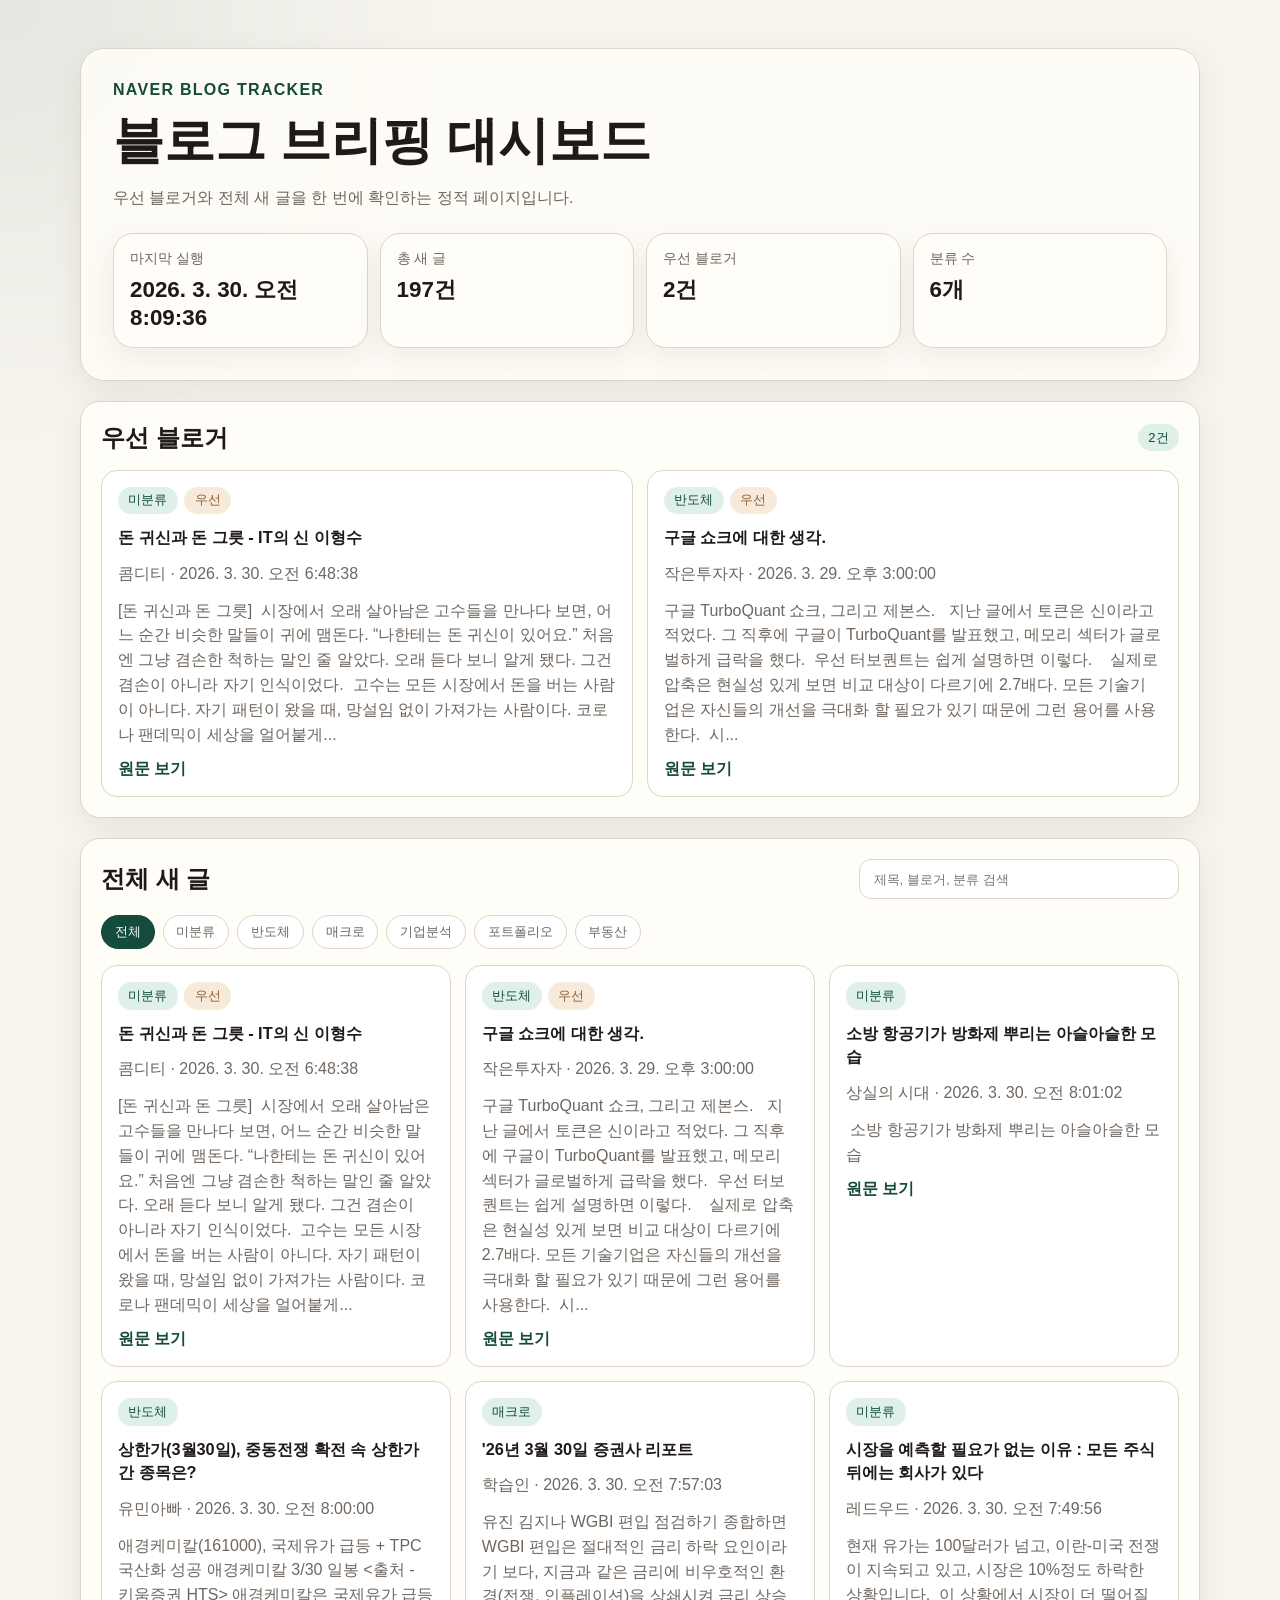
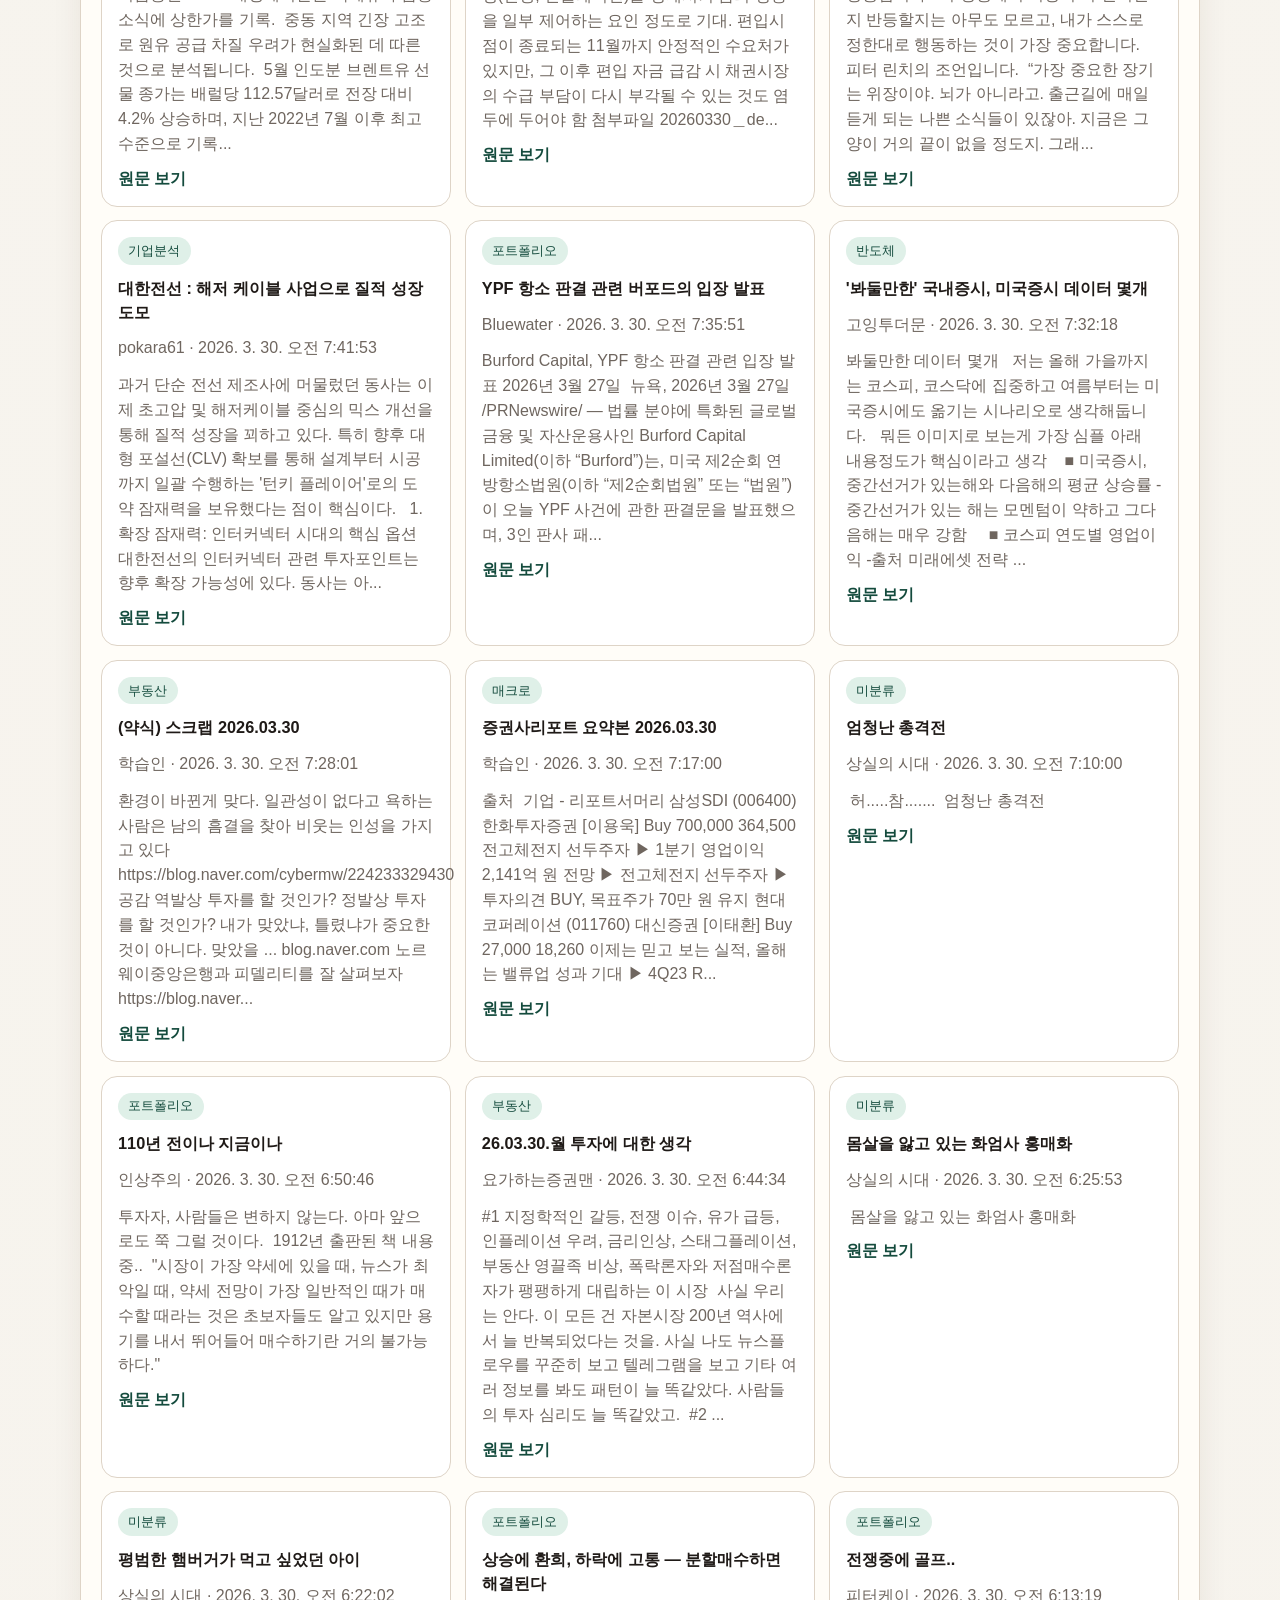
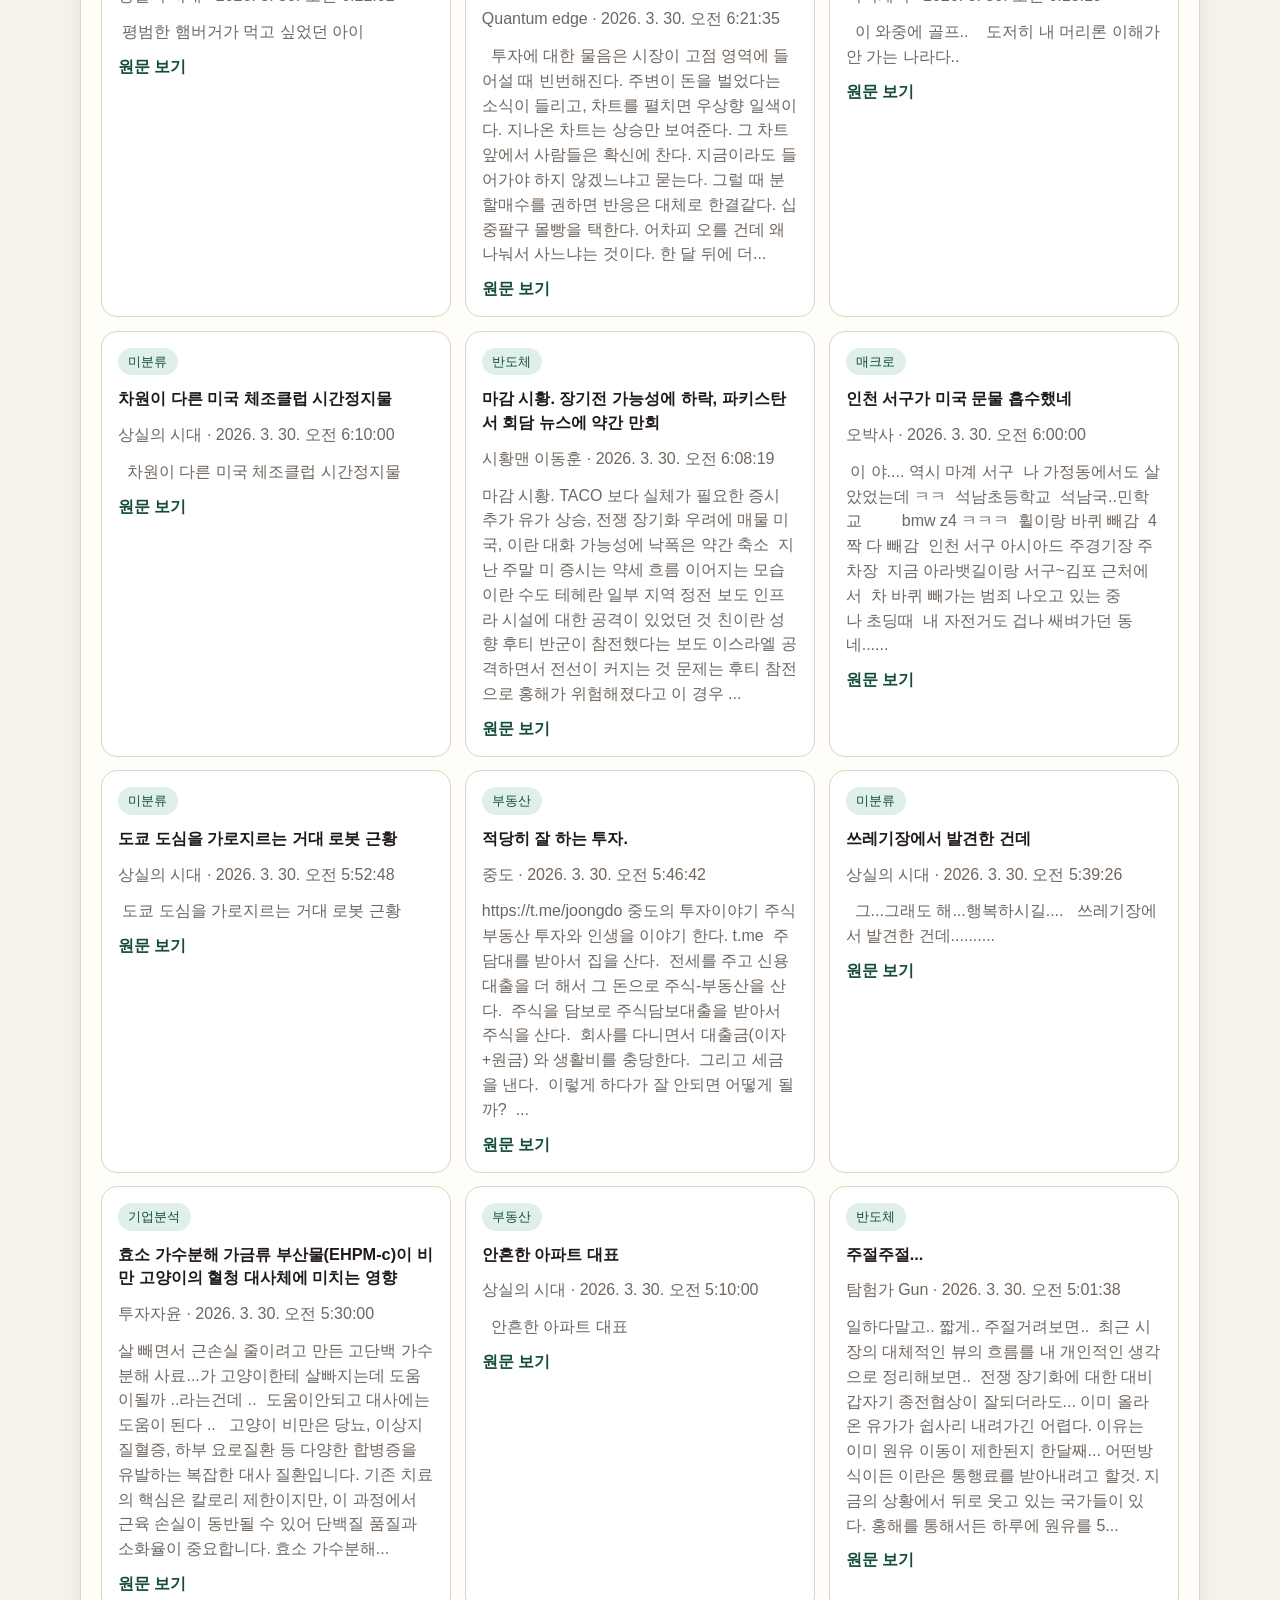
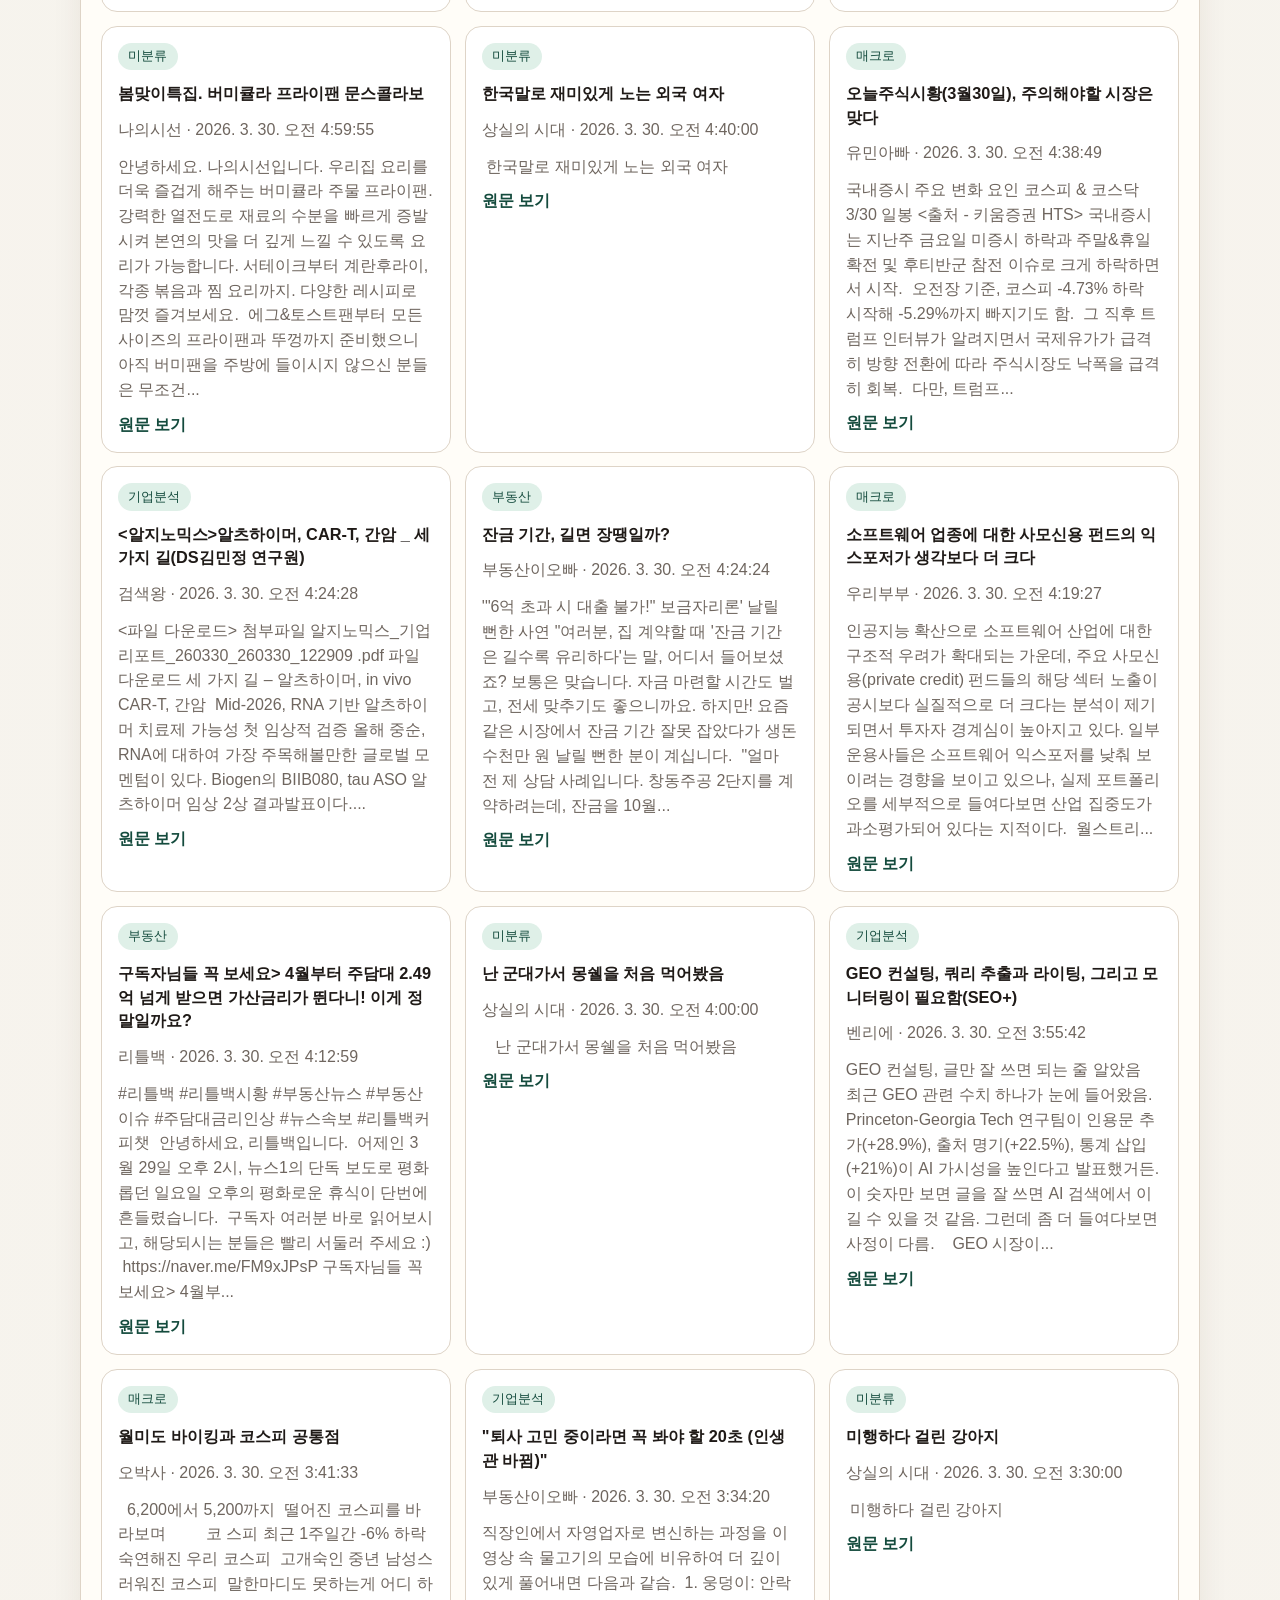
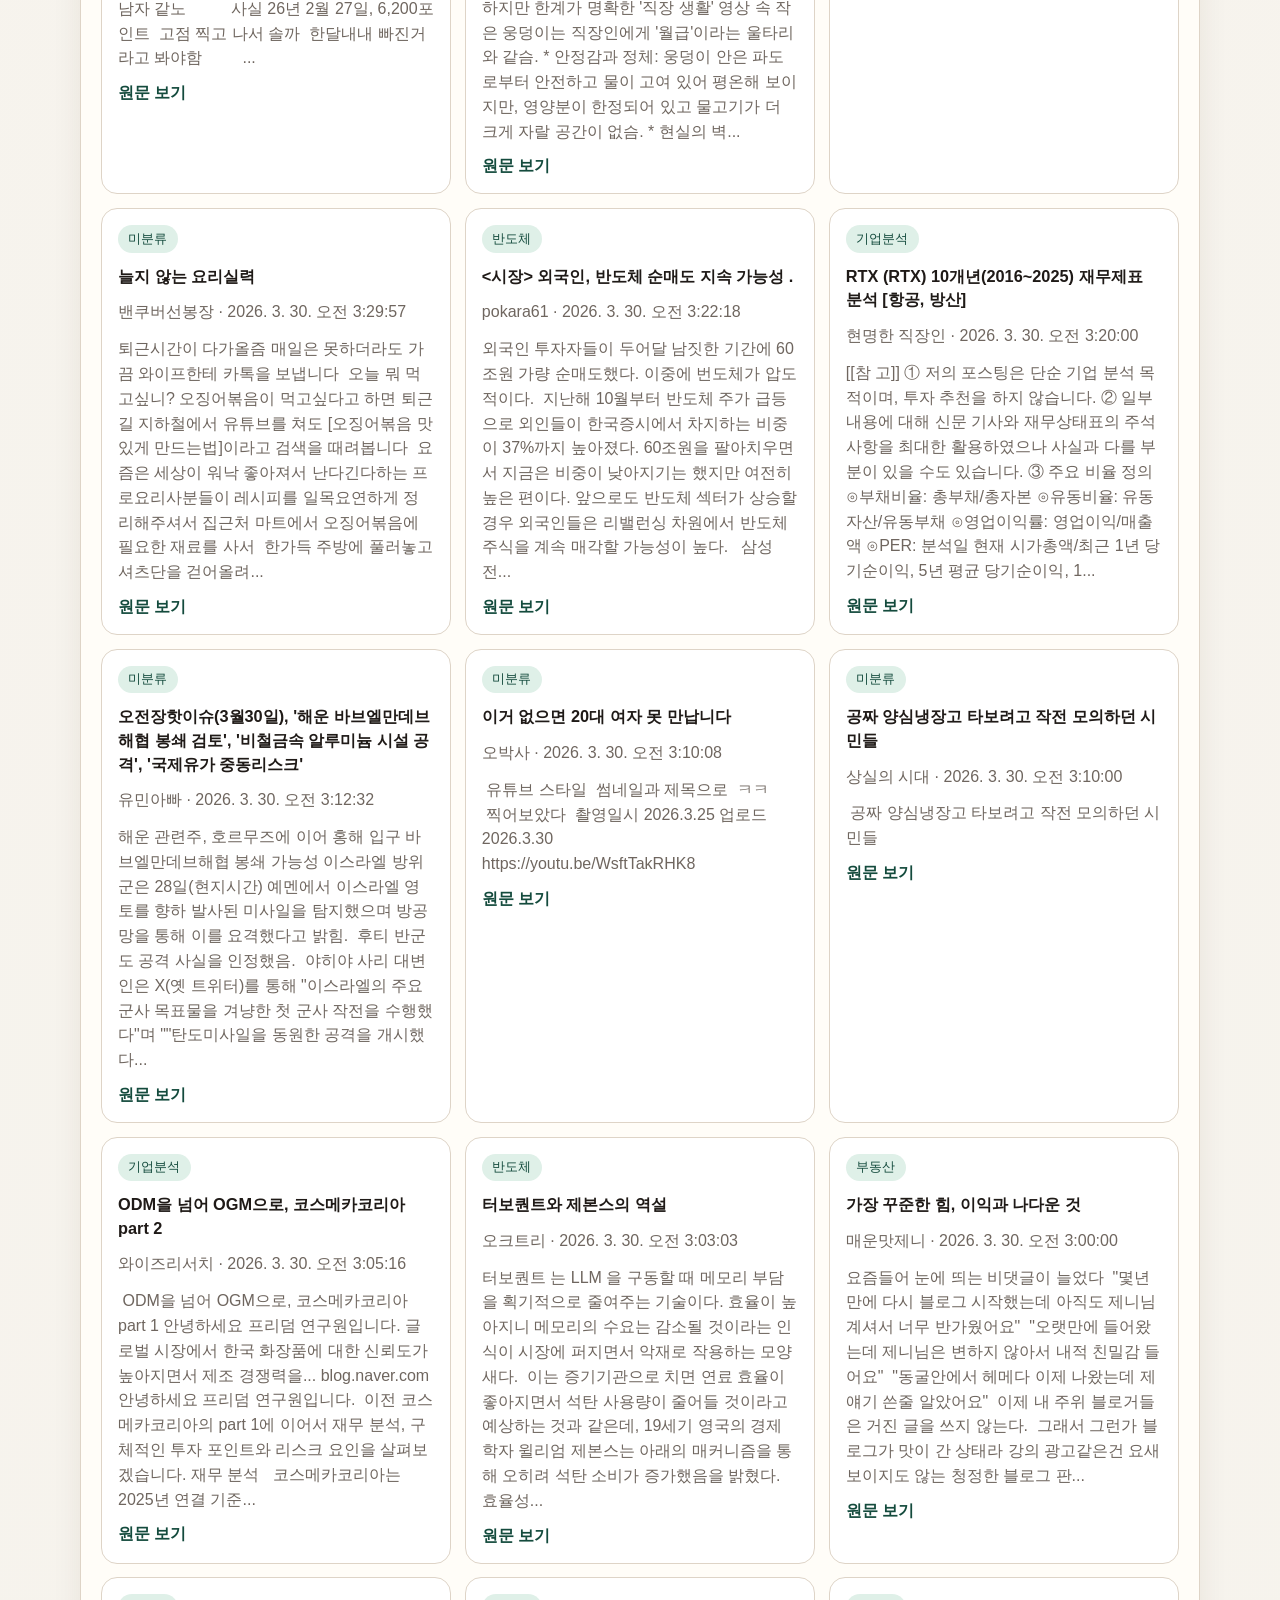
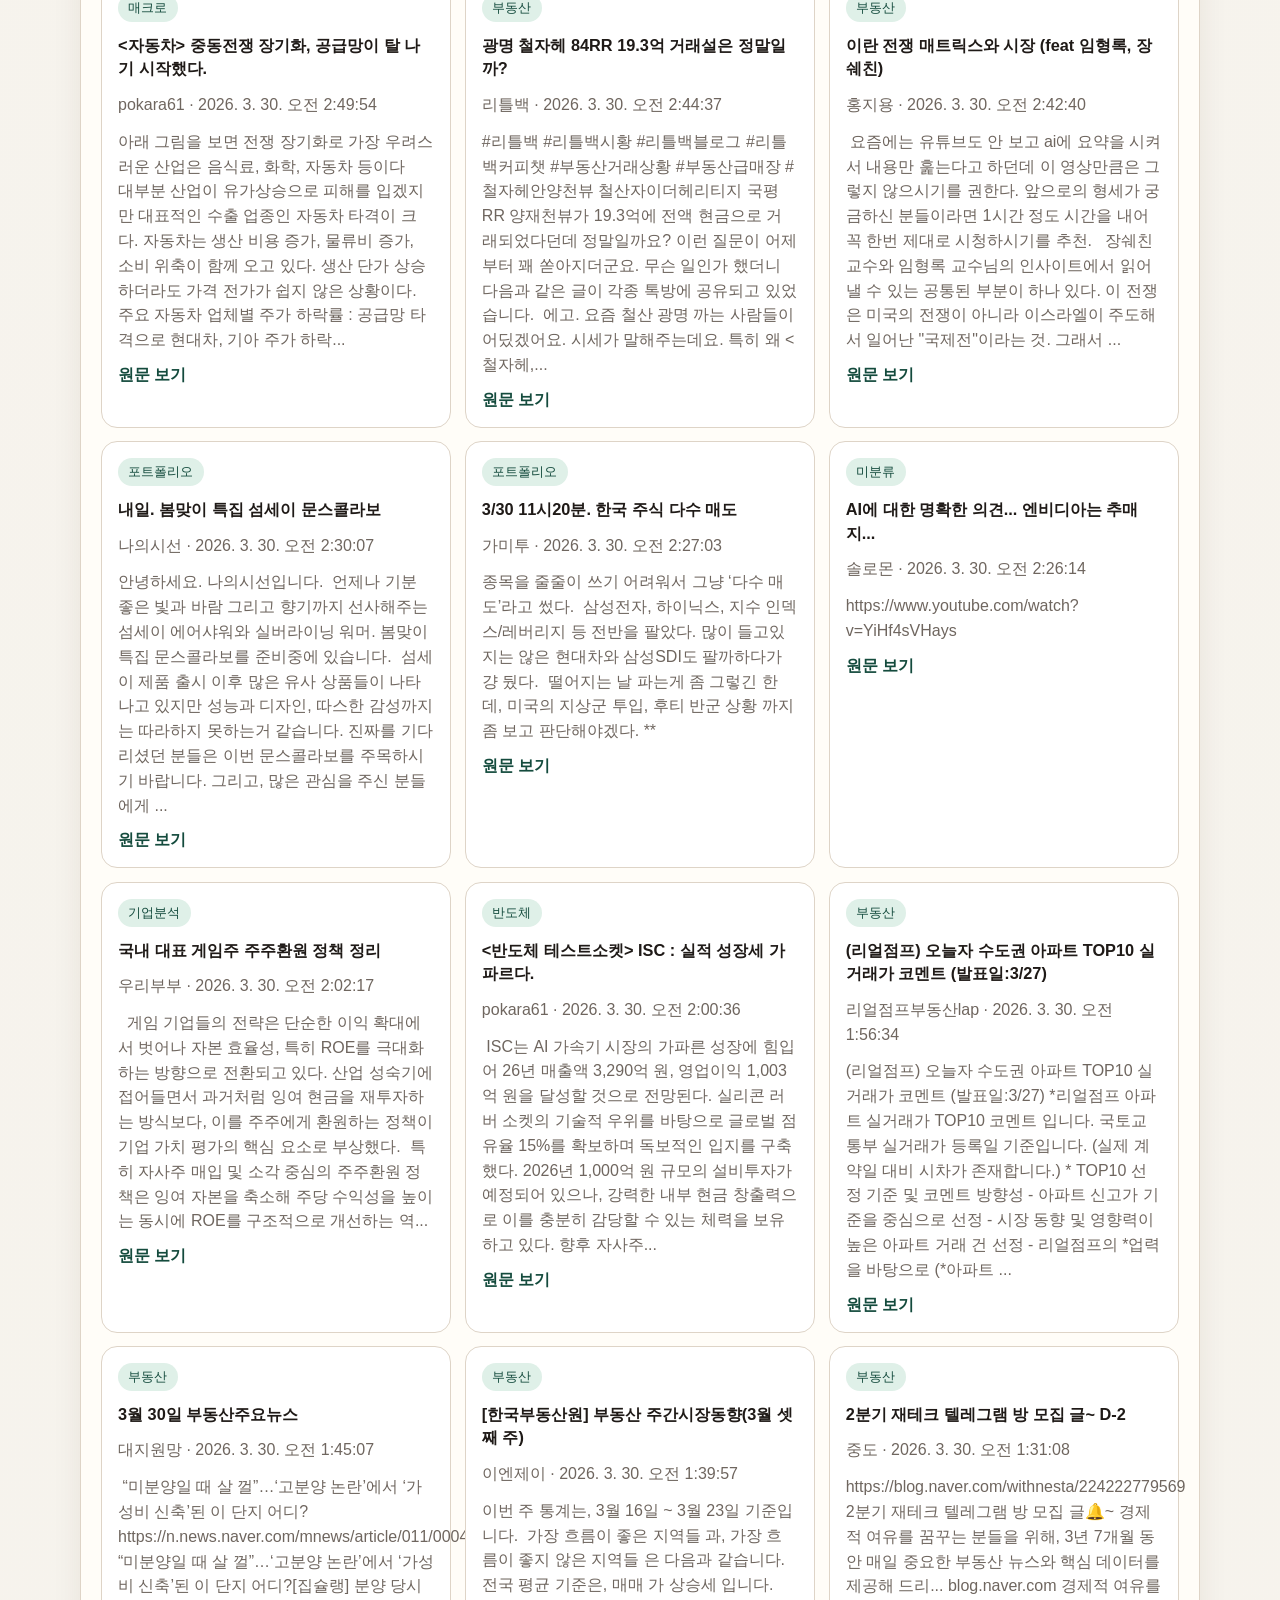
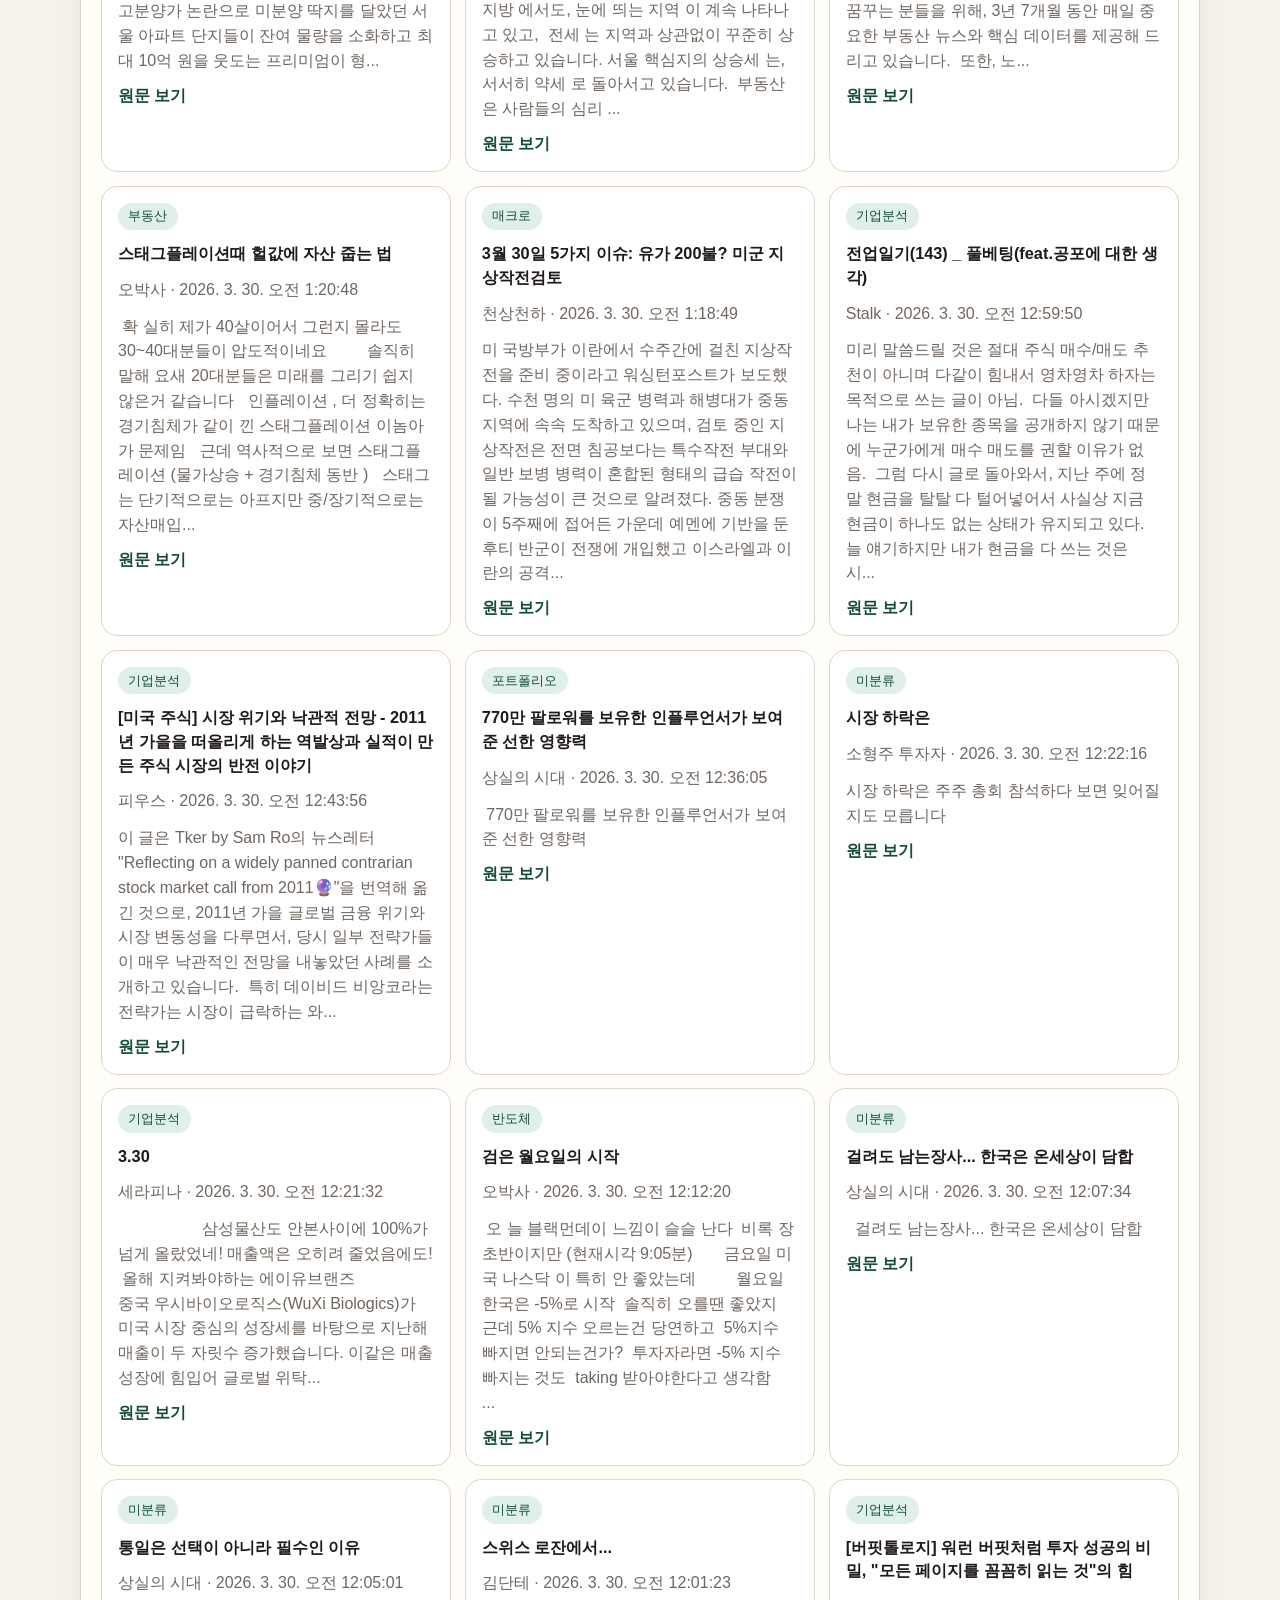
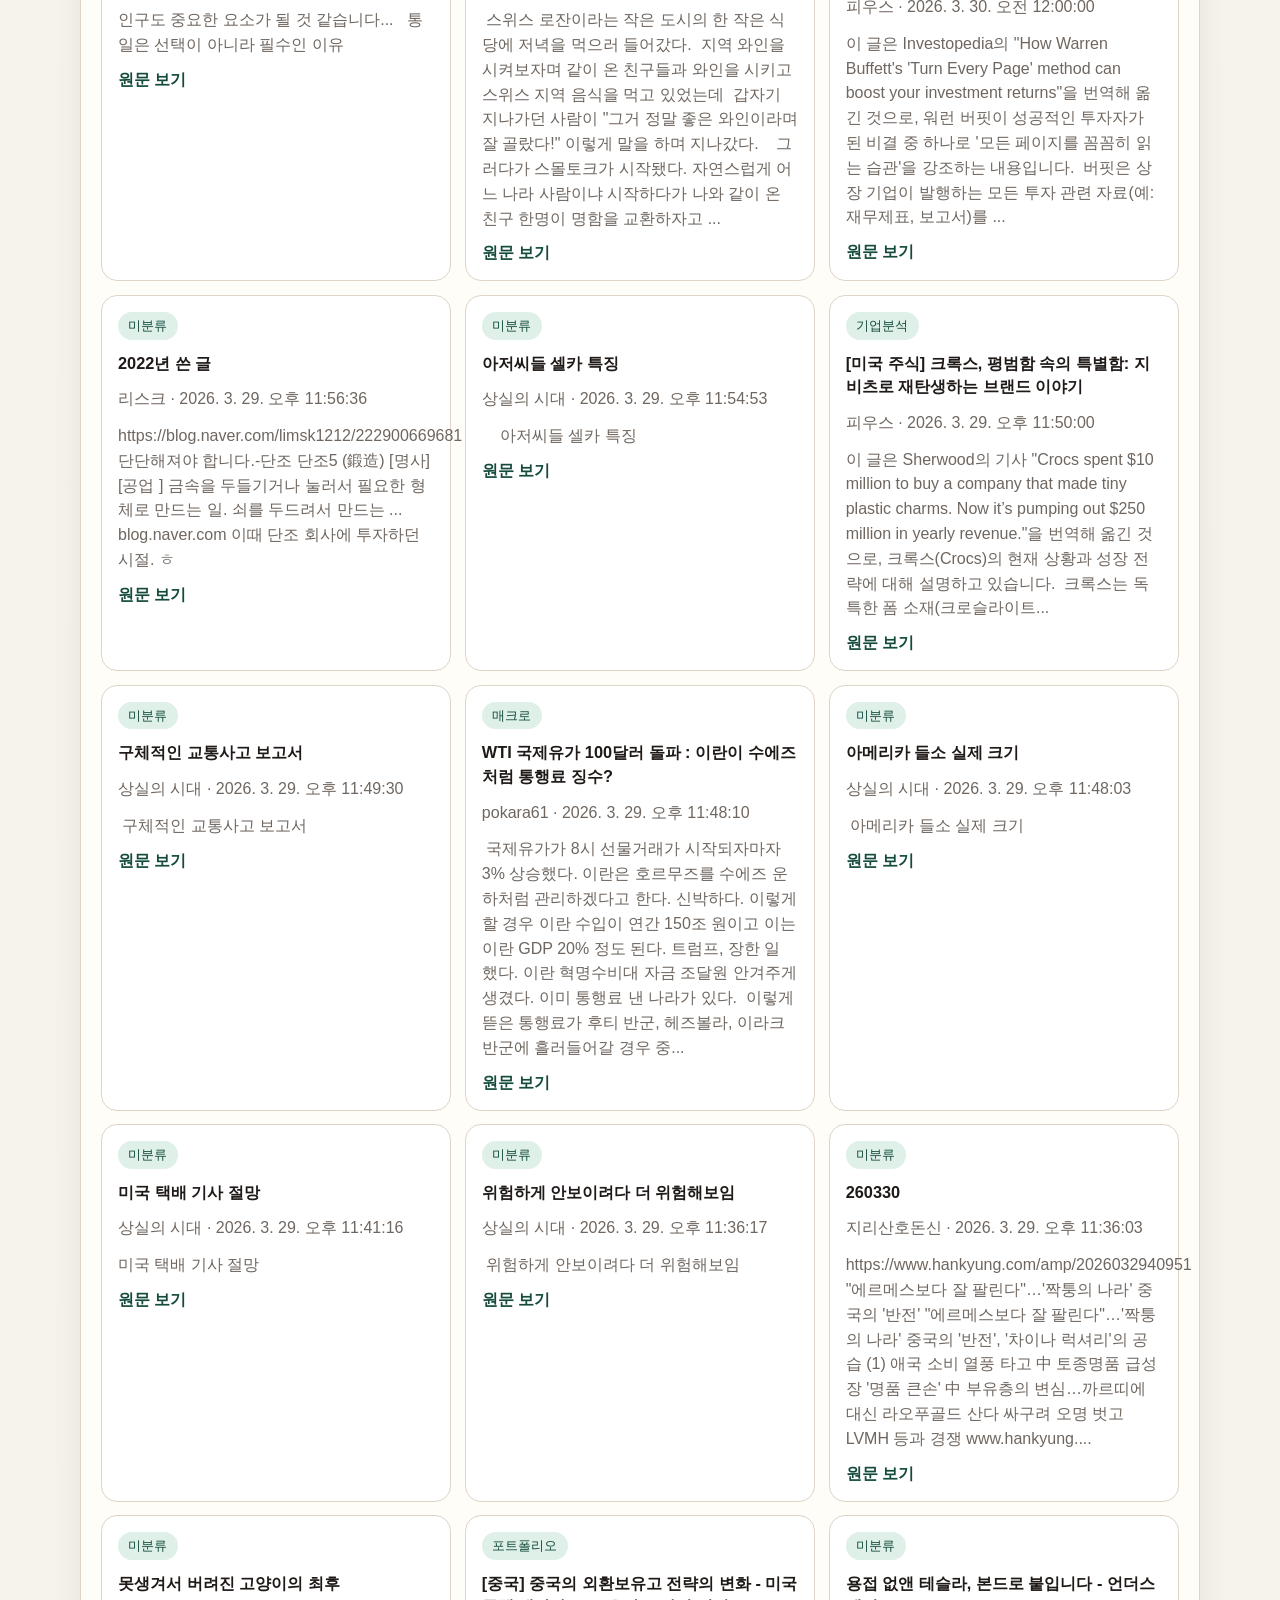
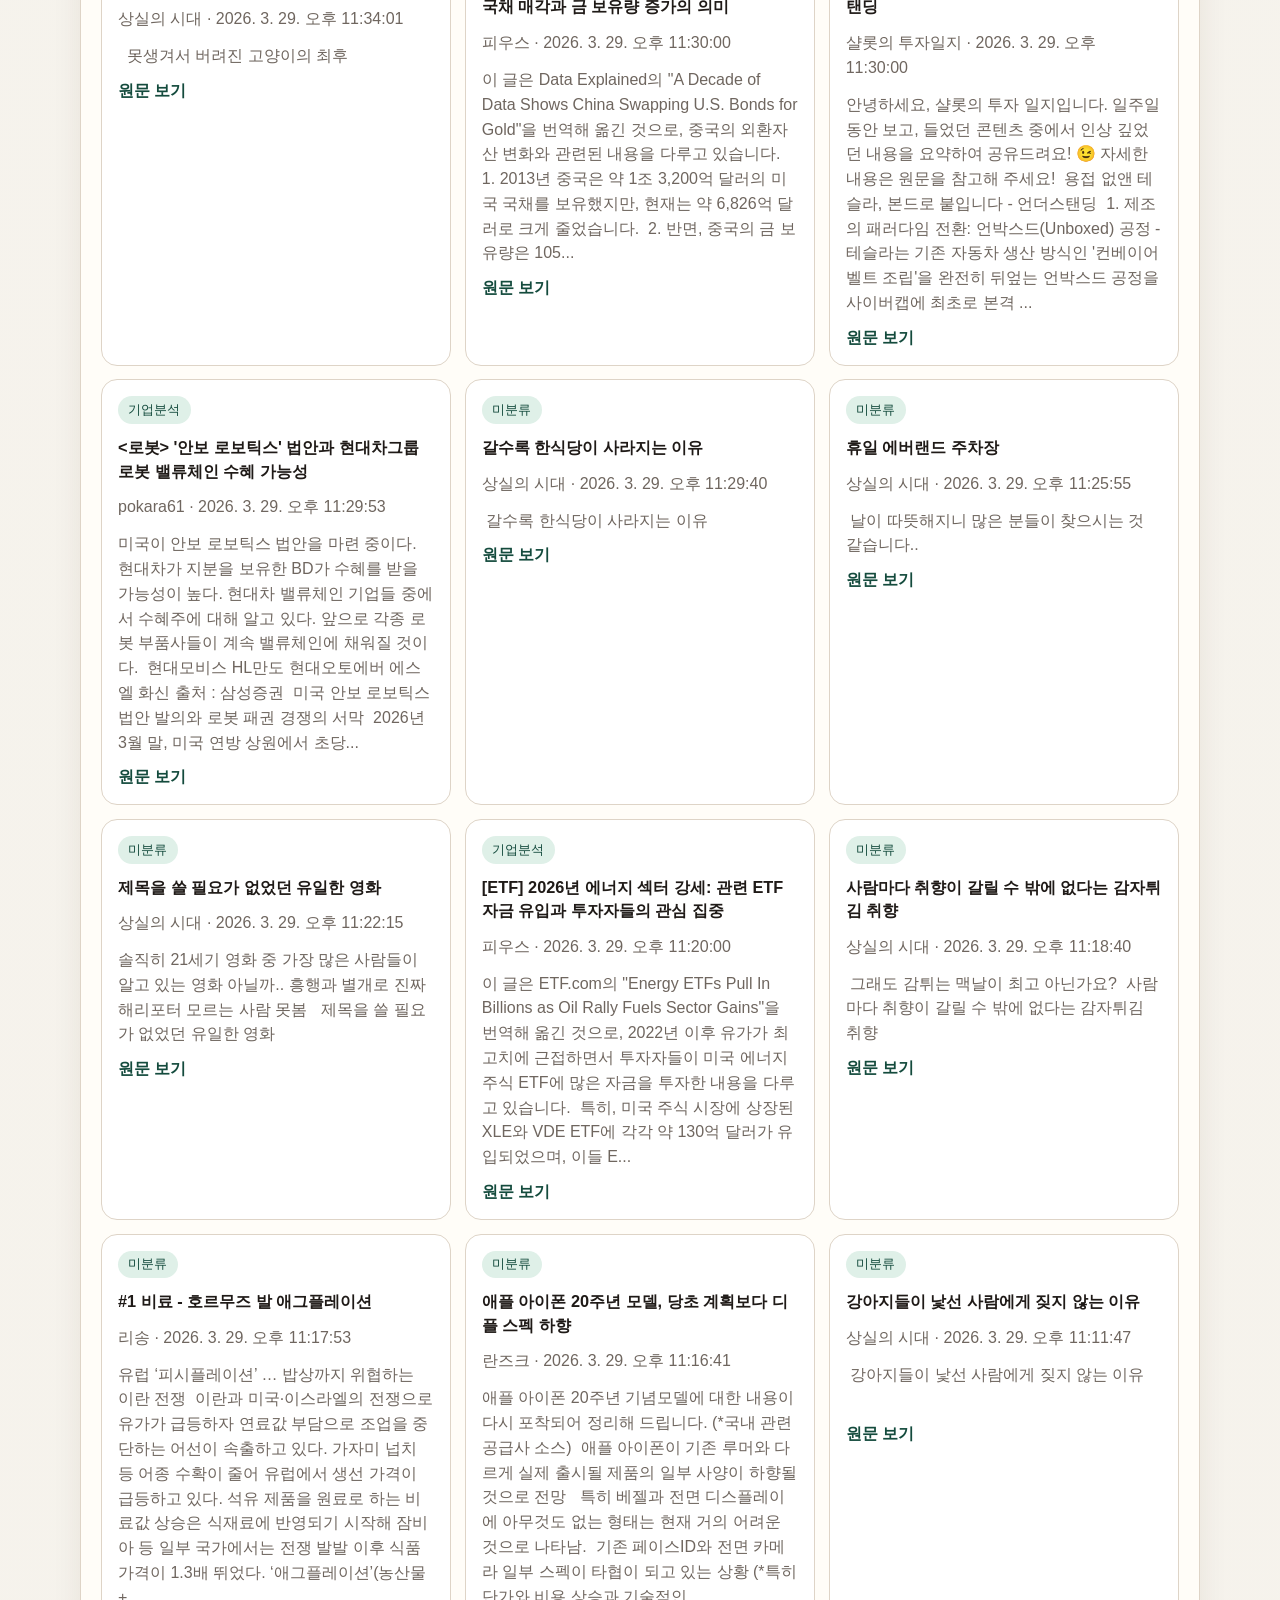
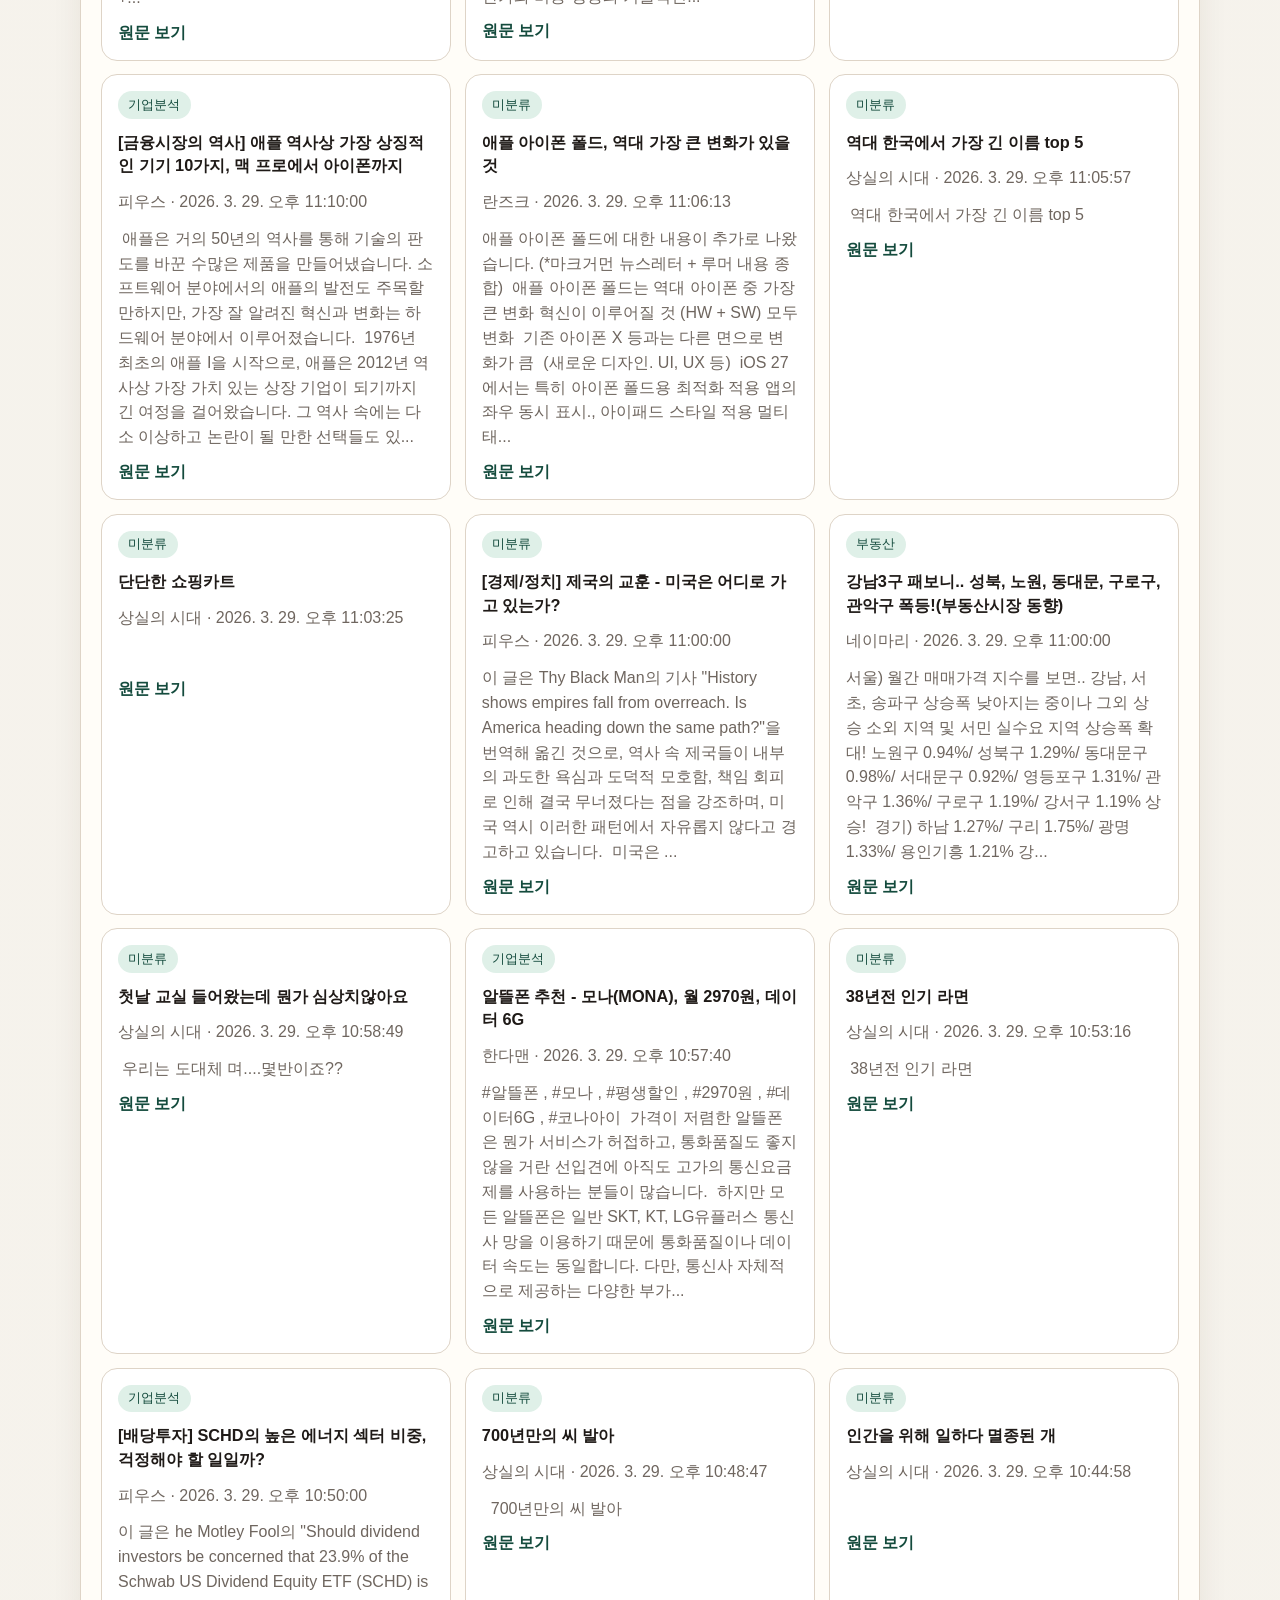
==== docs/index.html @ 249edae9 "Add GitHub Pages dashboard" ====
<!doctype html>
<html lang="ko">
<head>
  <meta charset="utf-8" />
  <meta name="viewport" content="width=device-width, initial-scale=1" />
  <title>Blog Tracker Dashboard</title>
  <link rel="stylesheet" href="./styles.css" />
</head>
<body>
  <main class="page">
    <section class="hero">
      <p class="eyebrow">Naver Blog Tracker</p>
      <h1>블로그 브리핑 대시보드</h1>
      <p class="subtitle">우선 블로거와 전체 새 글을 한 번에 확인하는 정적 페이지입니다.</p>
      <div class="stats" id="stats"></div>
    </section>

    <section class="panel">
      <div class="panel-head">
        <h2>우선 블로거</h2>
        <span id="priority-count" class="badge"></span>
      </div>
      <div id="priority-posts" class="post-grid"></div>
    </section>

    <section class="panel">
      <div class="panel-head">
        <h2>전체 새 글</h2>
        <input id="search-input" class="search" type="search" placeholder="제목, 블로거, 분류 검색" />
      </div>
      <div id="filters" class="filters"></div>
      <div id="all-posts" class="post-grid"></div>
    </section>
  </main>

  <template id="post-template">
    <article class="post-card">
      <div class="post-top">
        <span class="chip chip-classification"></span>
        <span class="chip chip-priority">우선</span>
      </div>
      <h3 class="post-title"></h3>
      <p class="post-meta"></p>
      <p class="post-summary"></p>
      <a class="post-link" target="_blank" rel="noreferrer">원문 보기</a>
    </article>
  </template>

  <script src="./app.js"></script>
</body>
</html>
---- docs/styles.css ----
:root {
  --bg: #f4f1ea;
  --panel: #fffdf8;
  --text: #1f1a17;
  --muted: #6f665f;
  --line: #ded4c7;
  --accent: #144b3d;
  --accent-soft: #dff0e8;
  --warm: #8c5e34;
  --shadow: 0 10px 30px rgba(63, 44, 27, 0.08);
}

* {
  box-sizing: border-box;
}

body {
  margin: 0;
  font-family: "Segoe UI", "Apple SD Gothic Neo", sans-serif;
  background:
    radial-gradient(circle at top left, rgba(20, 75, 61, 0.08), transparent 28rem),
    linear-gradient(180deg, #f7f4ee 0%, var(--bg) 100%);
  color: var(--text);
}

.page {
  width: min(1120px, calc(100% - 2rem));
  margin: 0 auto;
  padding: 3rem 0 4rem;
}

.hero {
  padding: 2rem;
  background: rgba(255, 253, 248, 0.88);
  border: 1px solid var(--line);
  border-radius: 24px;
  box-shadow: var(--shadow);
}

.eyebrow {
  margin: 0 0 0.5rem;
  color: var(--accent);
  font-weight: 700;
  letter-spacing: 0.08em;
  text-transform: uppercase;
}

.hero h1 {
  margin: 0;
  font-size: clamp(2rem, 4vw, 3.2rem);
}

.subtitle {
  margin: 0.75rem 0 0;
  color: var(--muted);
  max-width: 52rem;
}

.stats {
  display: grid;
  grid-template-columns: repeat(auto-fit, minmax(150px, 1fr));
  gap: 0.75rem;
  margin-top: 1.5rem;
}

.stat-card,
.panel {
  background: var(--panel);
  border: 1px solid var(--line);
  border-radius: 20px;
  box-shadow: var(--shadow);
}

.stat-card {
  padding: 1rem;
}

.stat-label {
  font-size: 0.85rem;
  color: var(--muted);
}

.stat-value {
  margin-top: 0.35rem;
  font-size: 1.4rem;
  font-weight: 700;
}

.panel {
  margin-top: 1.25rem;
  padding: 1.25rem;
}

.panel-head {
  display: flex;
  gap: 1rem;
  align-items: center;
  justify-content: space-between;
  margin-bottom: 1rem;
}

.panel-head h2 {
  margin: 0;
}

.badge,
.chip {
  display: inline-flex;
  align-items: center;
  padding: 0.3rem 0.65rem;
  border-radius: 999px;
  font-size: 0.82rem;
}

.badge,
.chip-classification {
  background: var(--accent-soft);
  color: var(--accent);
}

.chip-priority {
  background: #f7eadb;
  color: var(--warm);
}

.search {
  width: min(320px, 100%);
  padding: 0.7rem 0.85rem;
  border-radius: 12px;
  border: 1px solid var(--line);
  background: #fff;
}

.filters {
  display: flex;
  flex-wrap: wrap;
  gap: 0.5rem;
  margin-bottom: 1rem;
}

.filter-btn {
  border: 1px solid var(--line);
  background: white;
  color: var(--muted);
  border-radius: 999px;
  padding: 0.45rem 0.8rem;
  cursor: pointer;
}

.filter-btn.active {
  background: var(--accent);
  border-color: var(--accent);
  color: white;
}

.post-grid {
  display: grid;
  grid-template-columns: repeat(auto-fit, minmax(260px, 1fr));
  gap: 0.85rem;
}

.post-card {
  display: flex;
  flex-direction: column;
  gap: 0.75rem;
  padding: 1rem;
  border: 1px solid var(--line);
  border-radius: 16px;
  background: white;
}

.post-top {
  display: flex;
  gap: 0.4rem;
  flex-wrap: wrap;
}

.post-title {
  margin: 0;
  line-height: 1.45;
  font-size: 1.02rem;
}

.post-meta,
.post-summary {
  margin: 0;
  color: var(--muted);
  line-height: 1.55;
}

.post-link {
  color: var(--accent);
  text-decoration: none;
  font-weight: 600;
}

.empty-state {
  color: var(--muted);
  padding: 1rem 0;
}

@media (max-width: 720px) {
  .page {
    width: min(100% - 1rem, 1120px);
    padding-top: 1rem;
  }

  .panel-head {
    align-items: flex-start;
    flex-direction: column;
  }

  .search {
    width: 100%;
  }
}
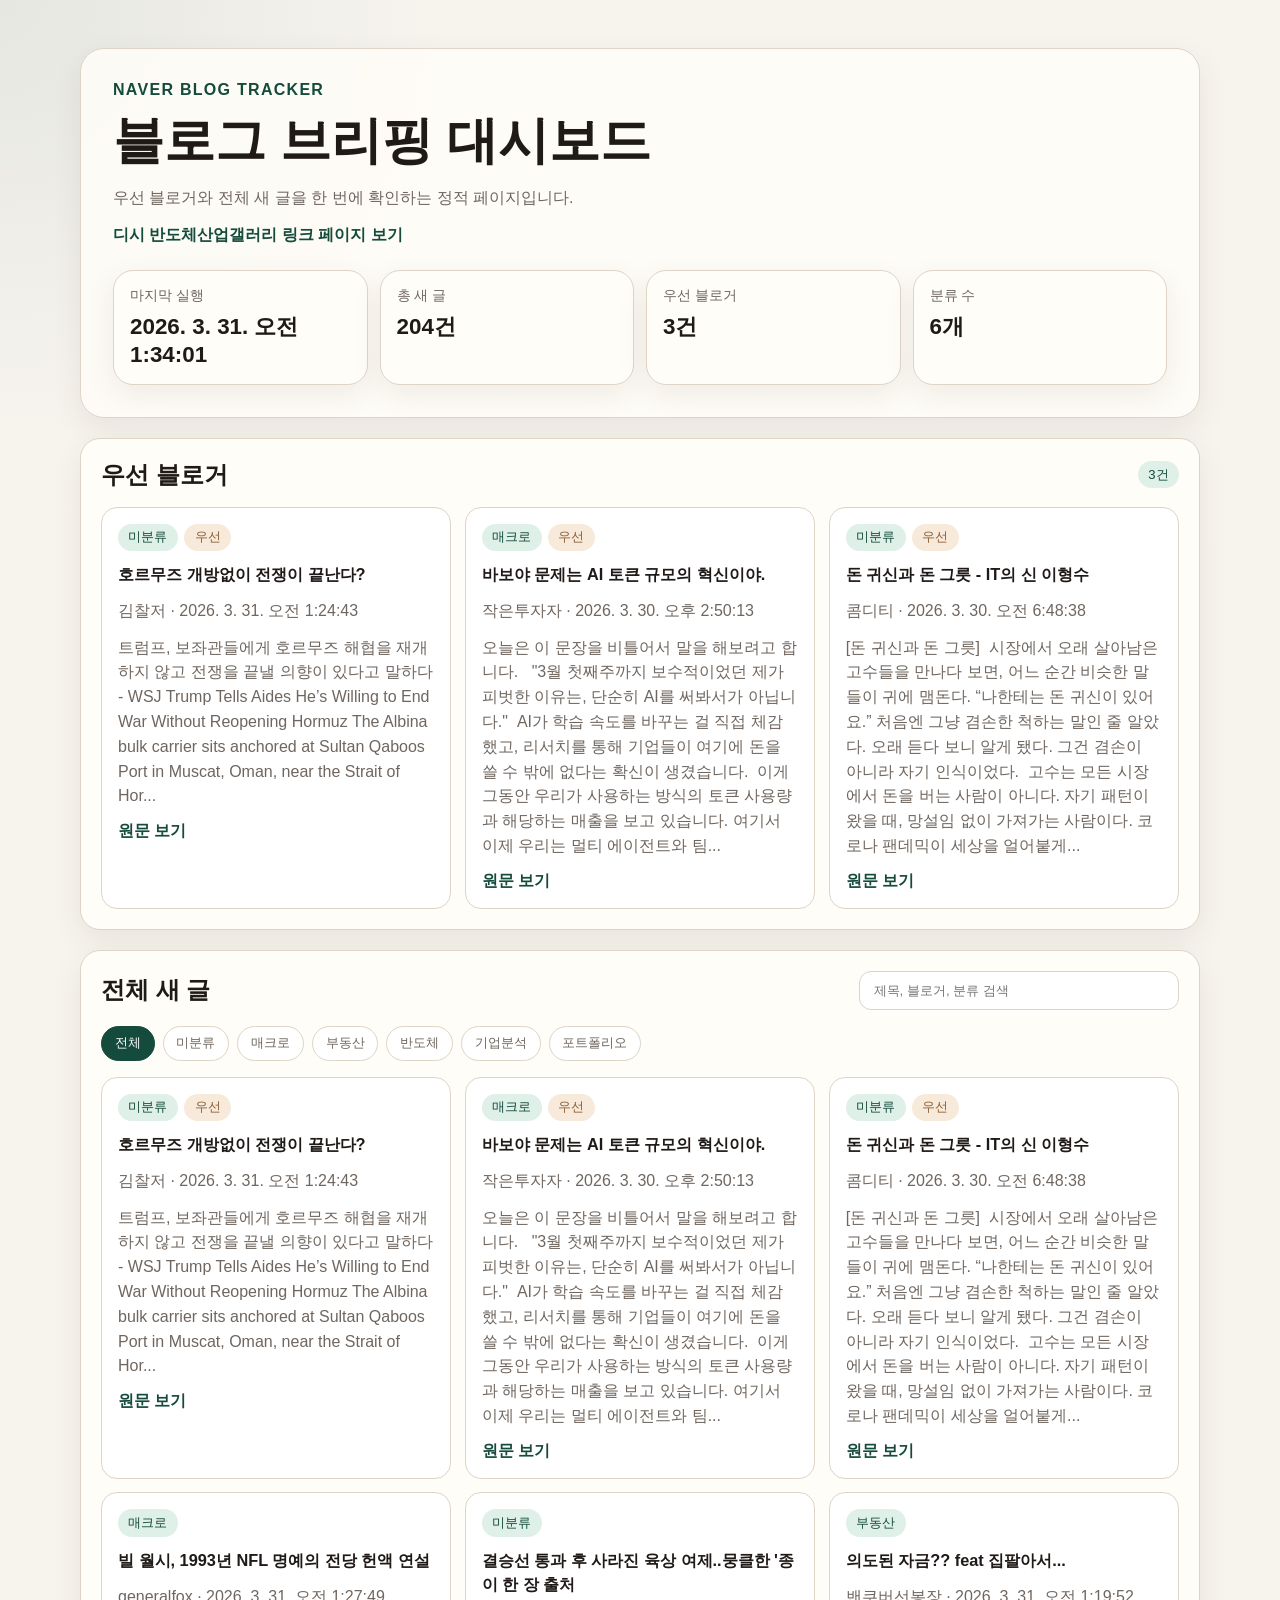
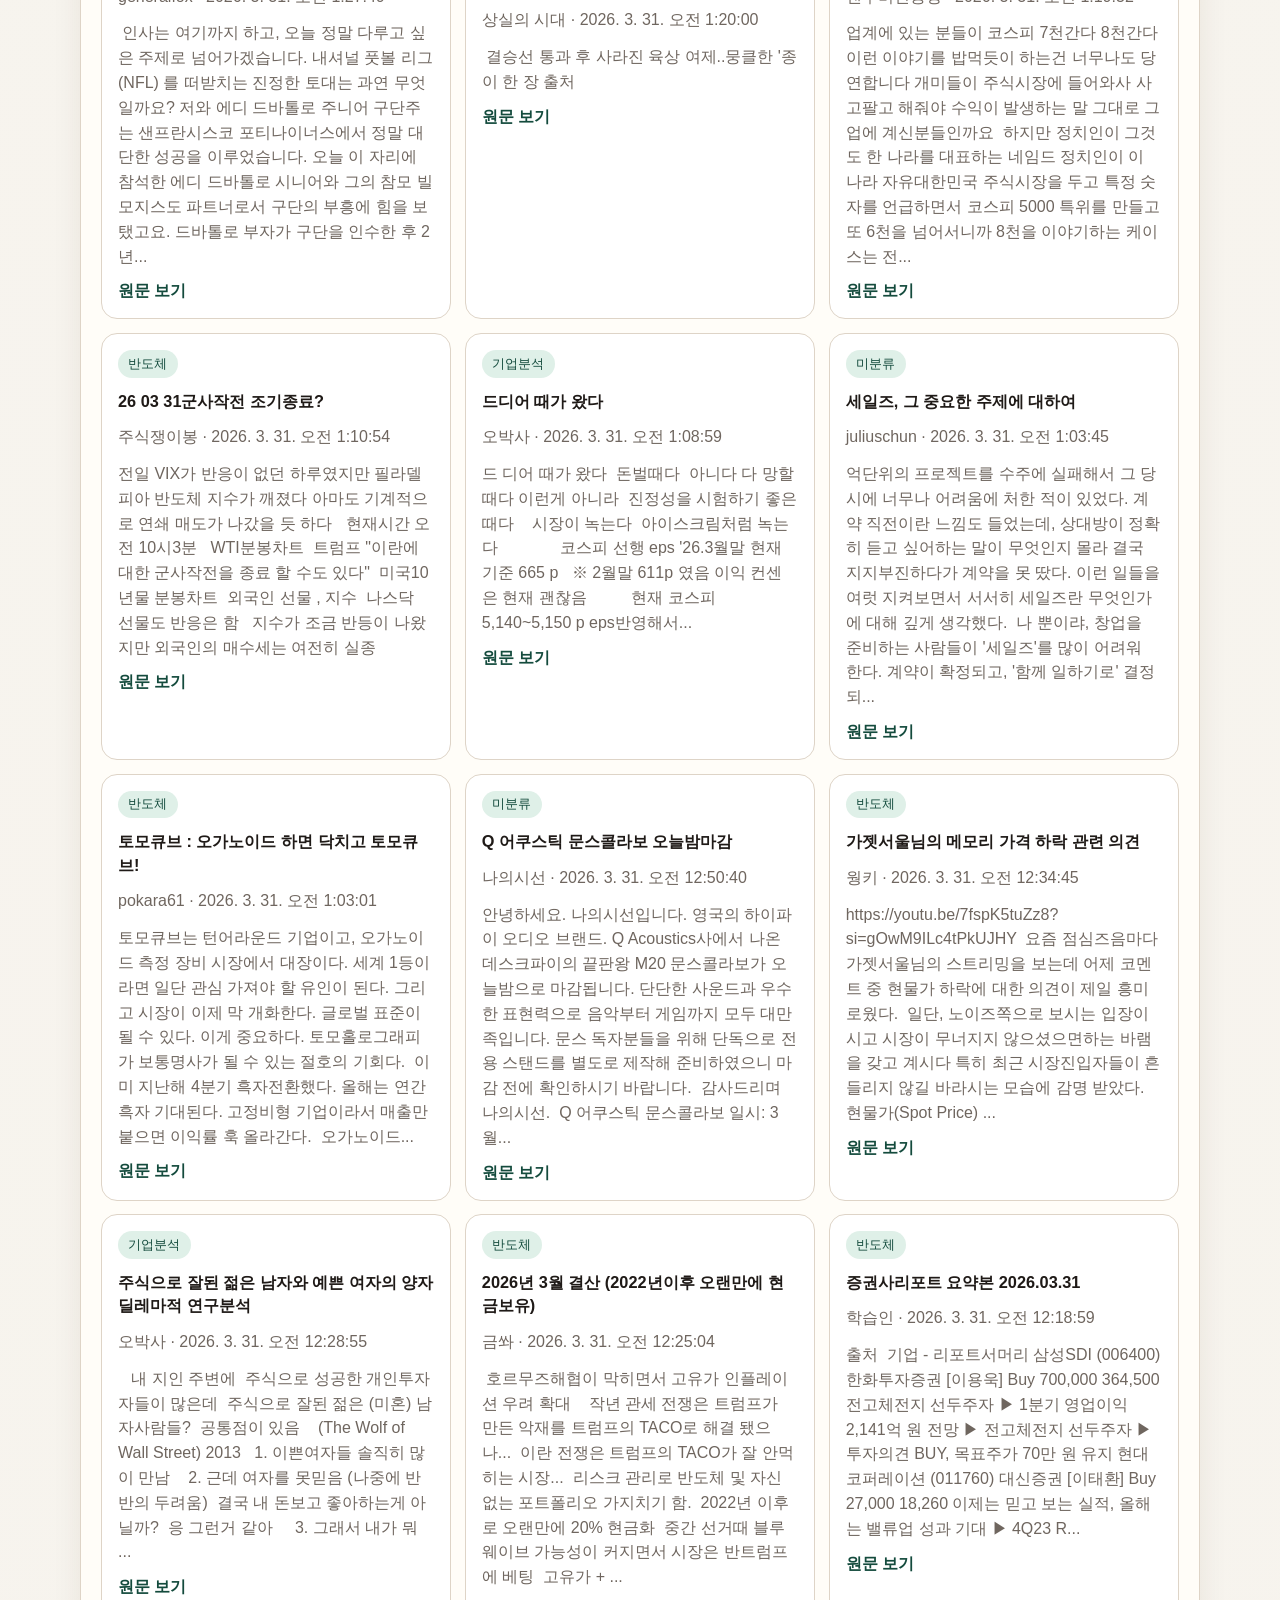
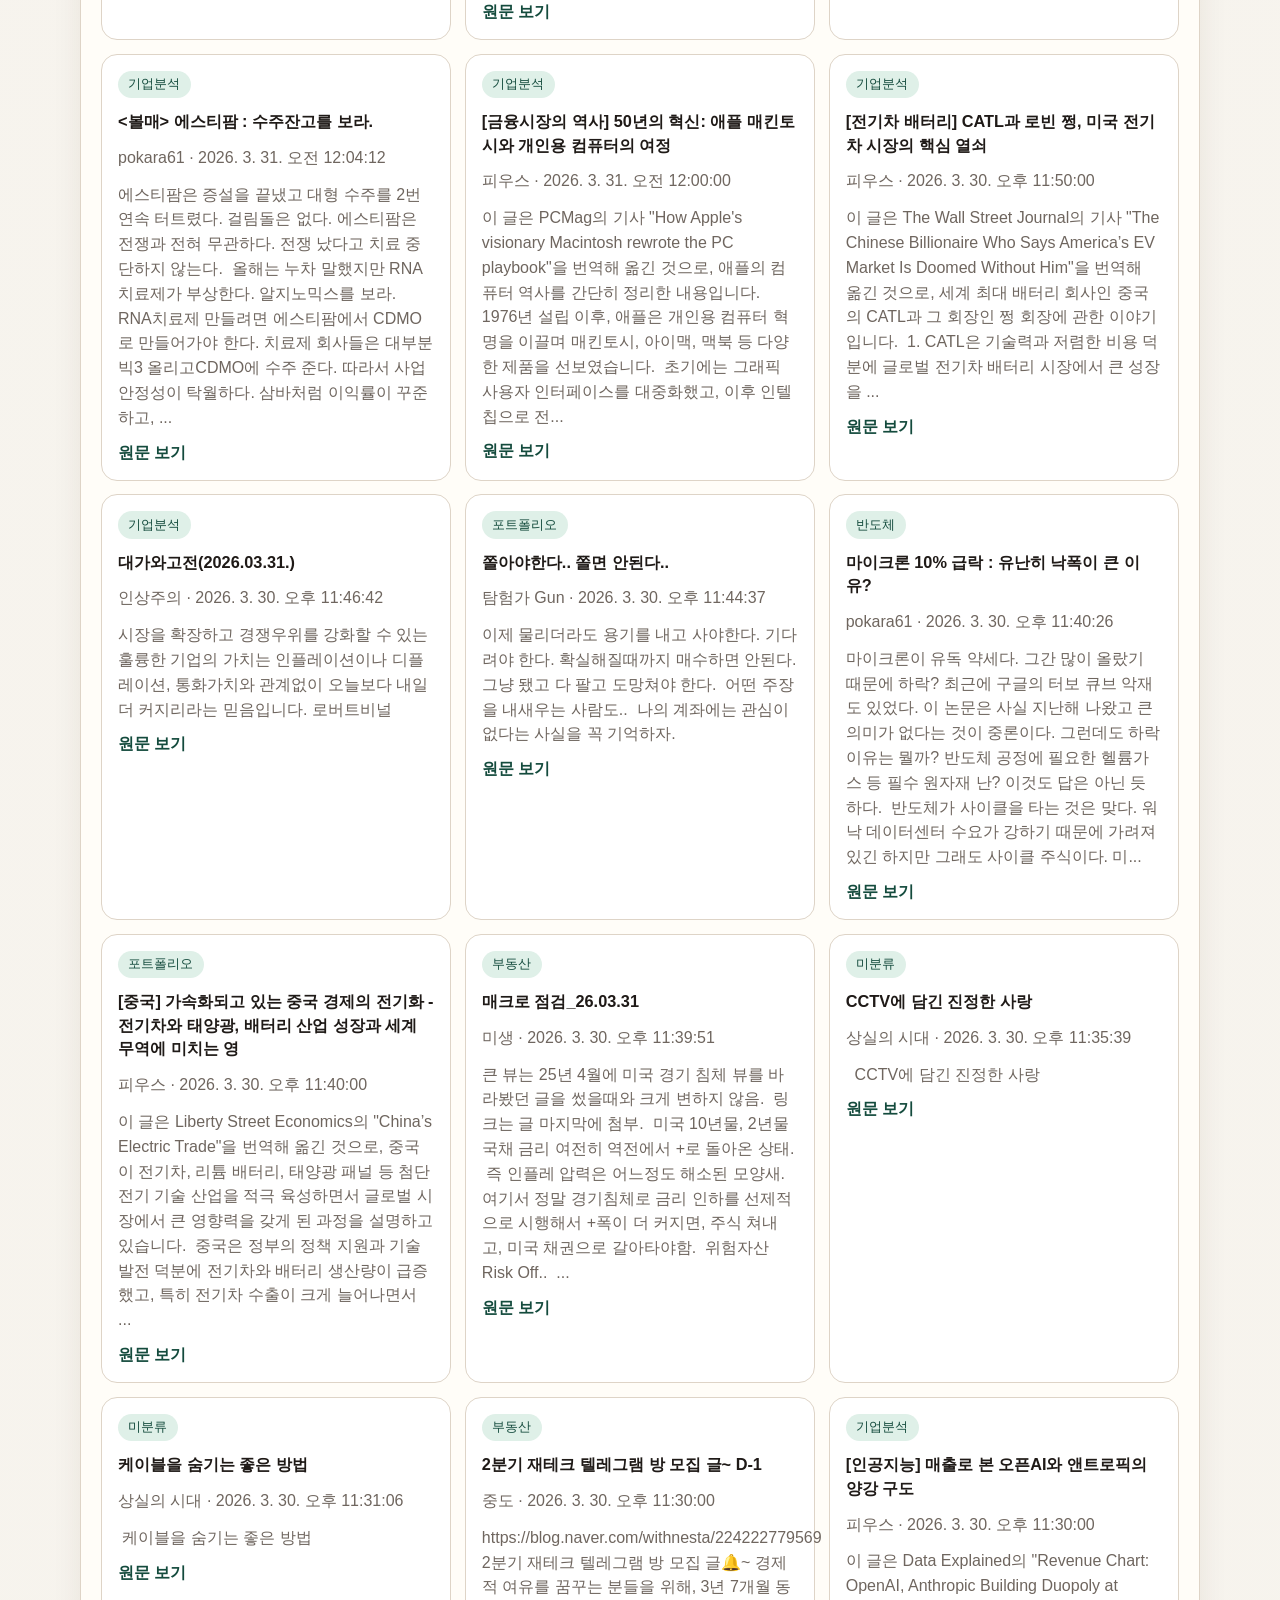
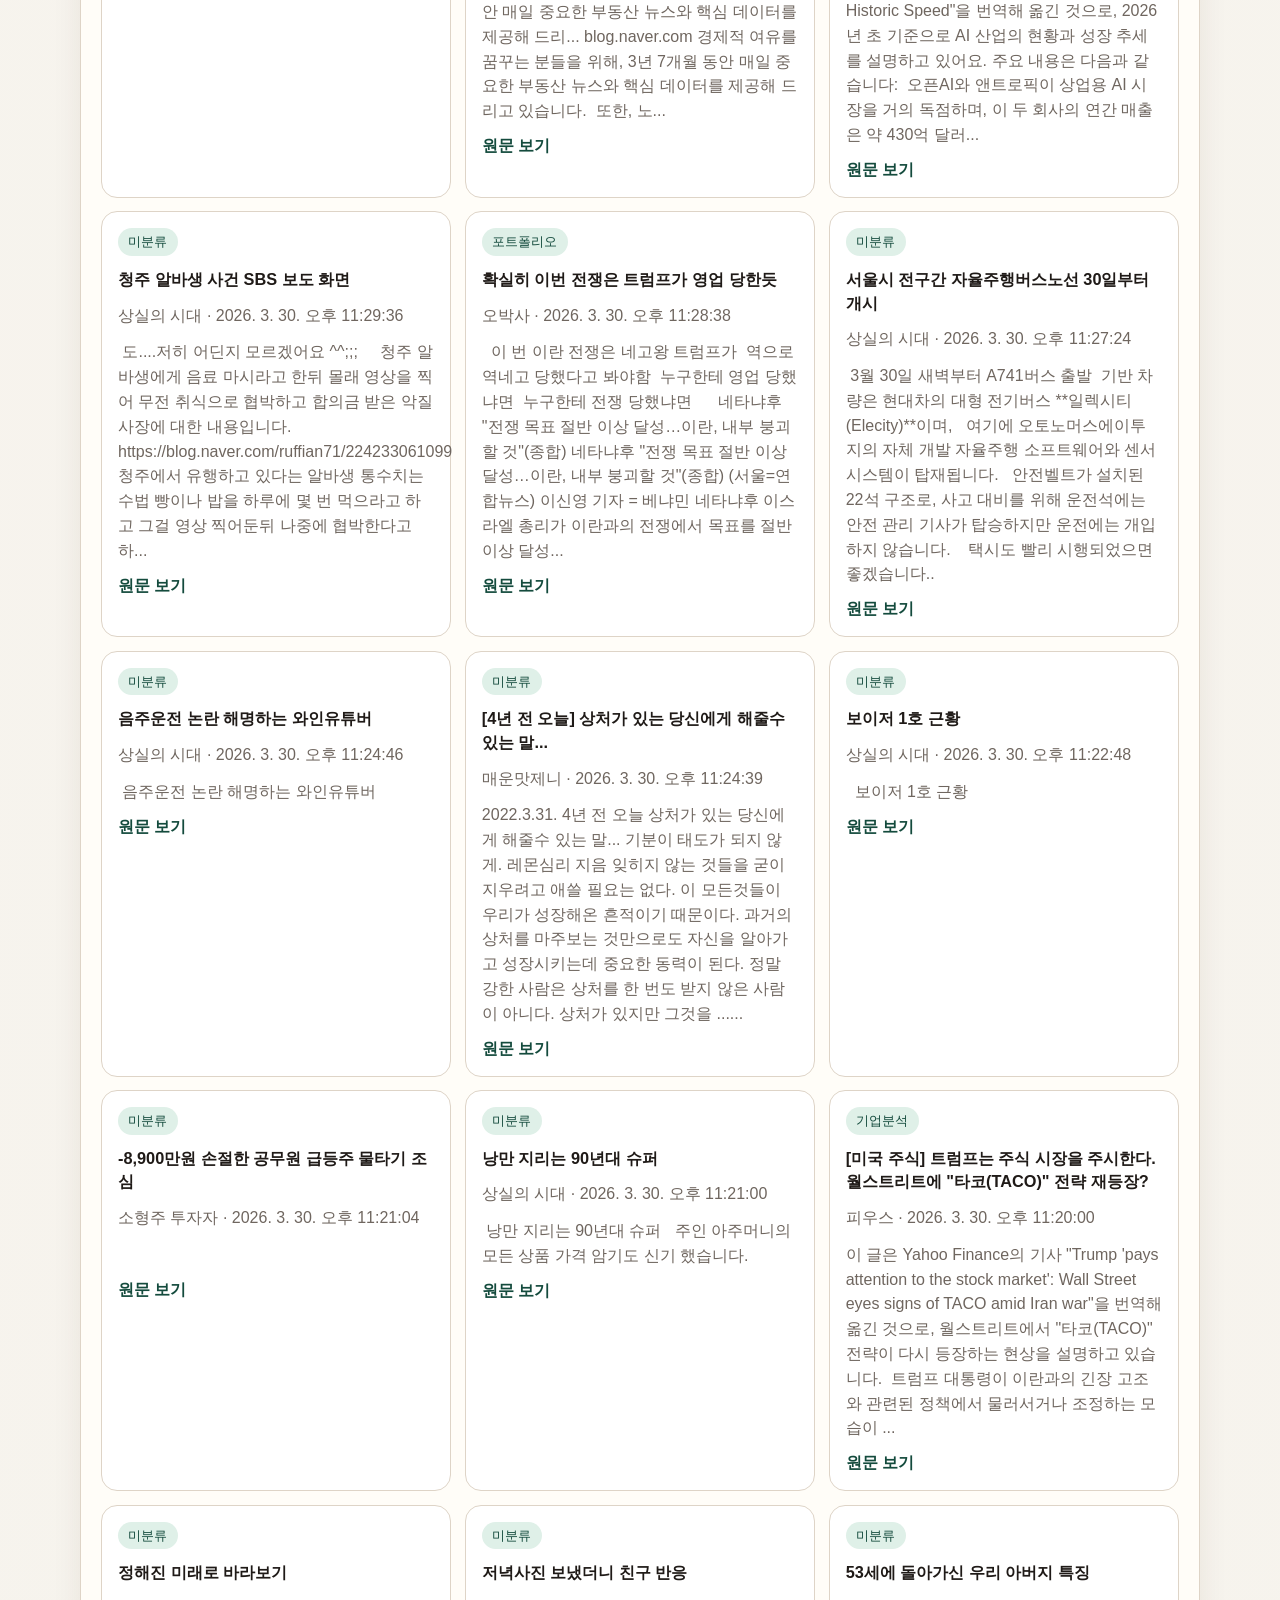
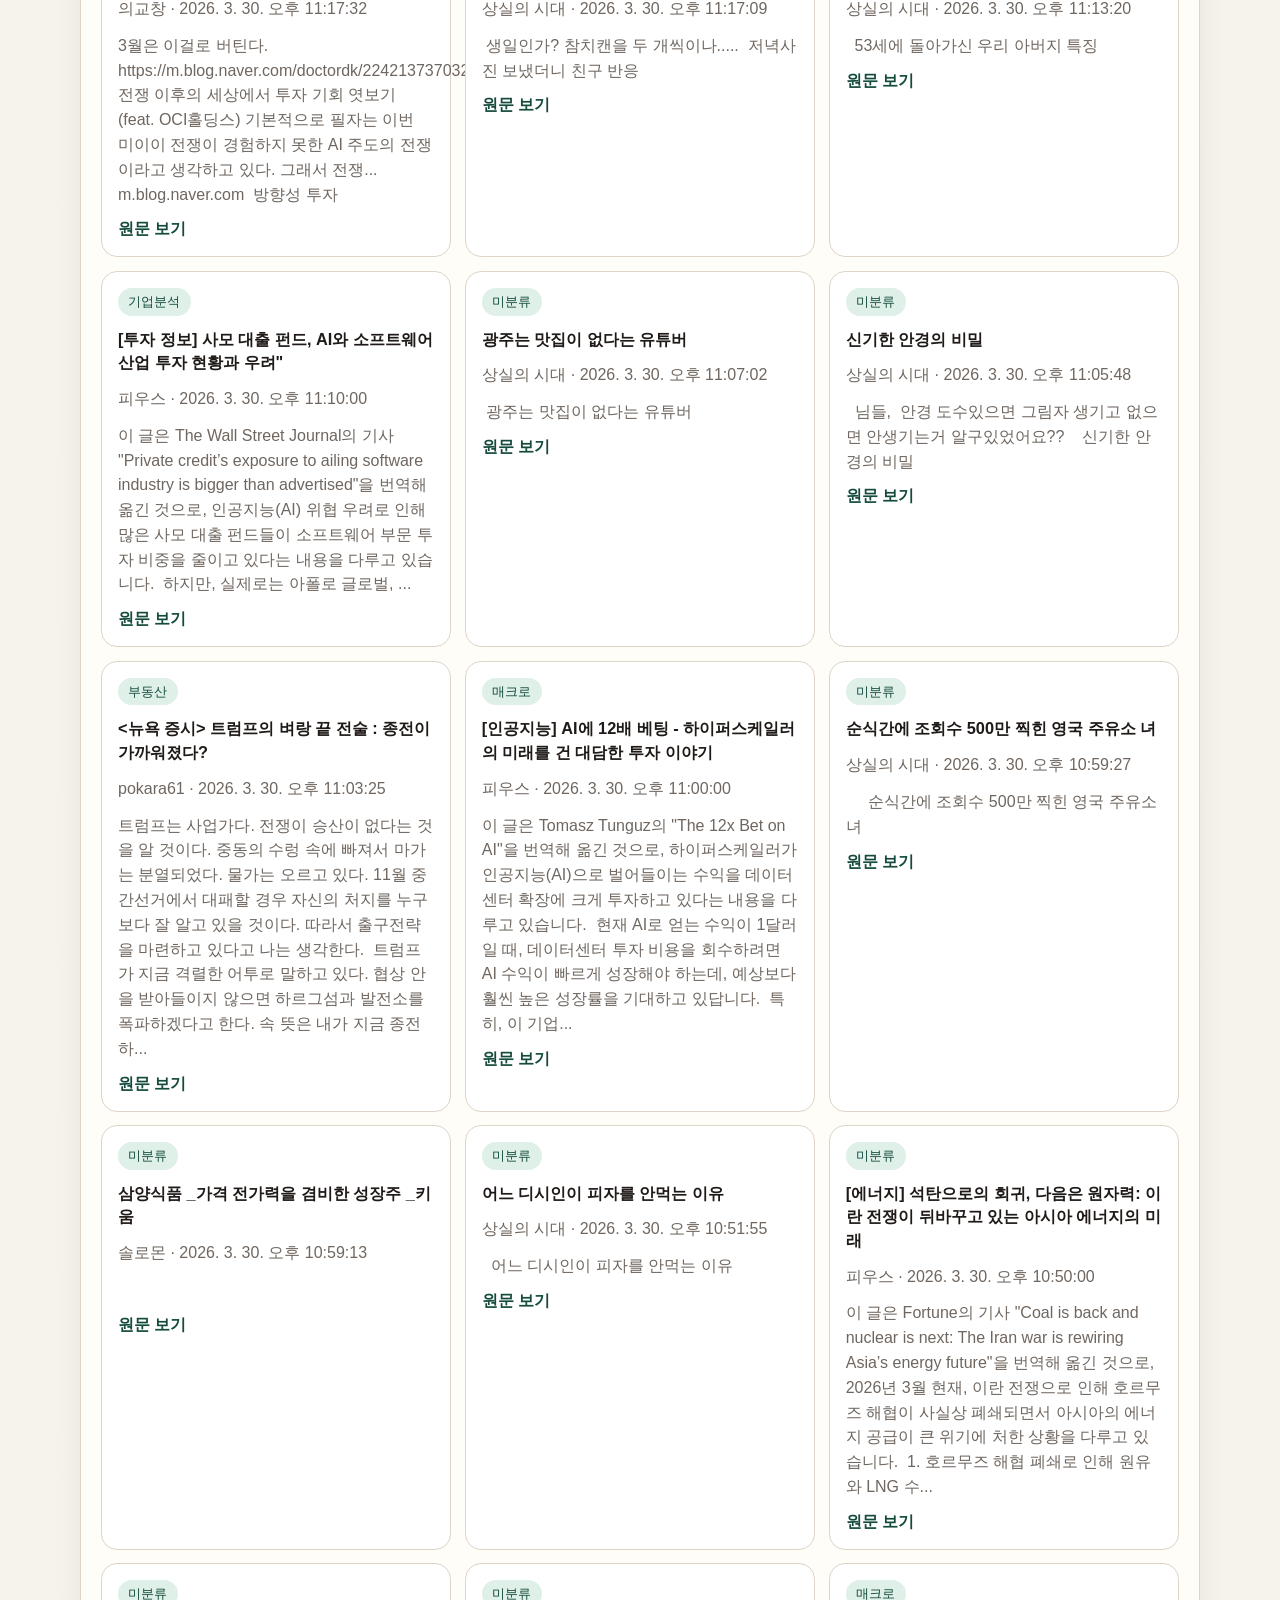
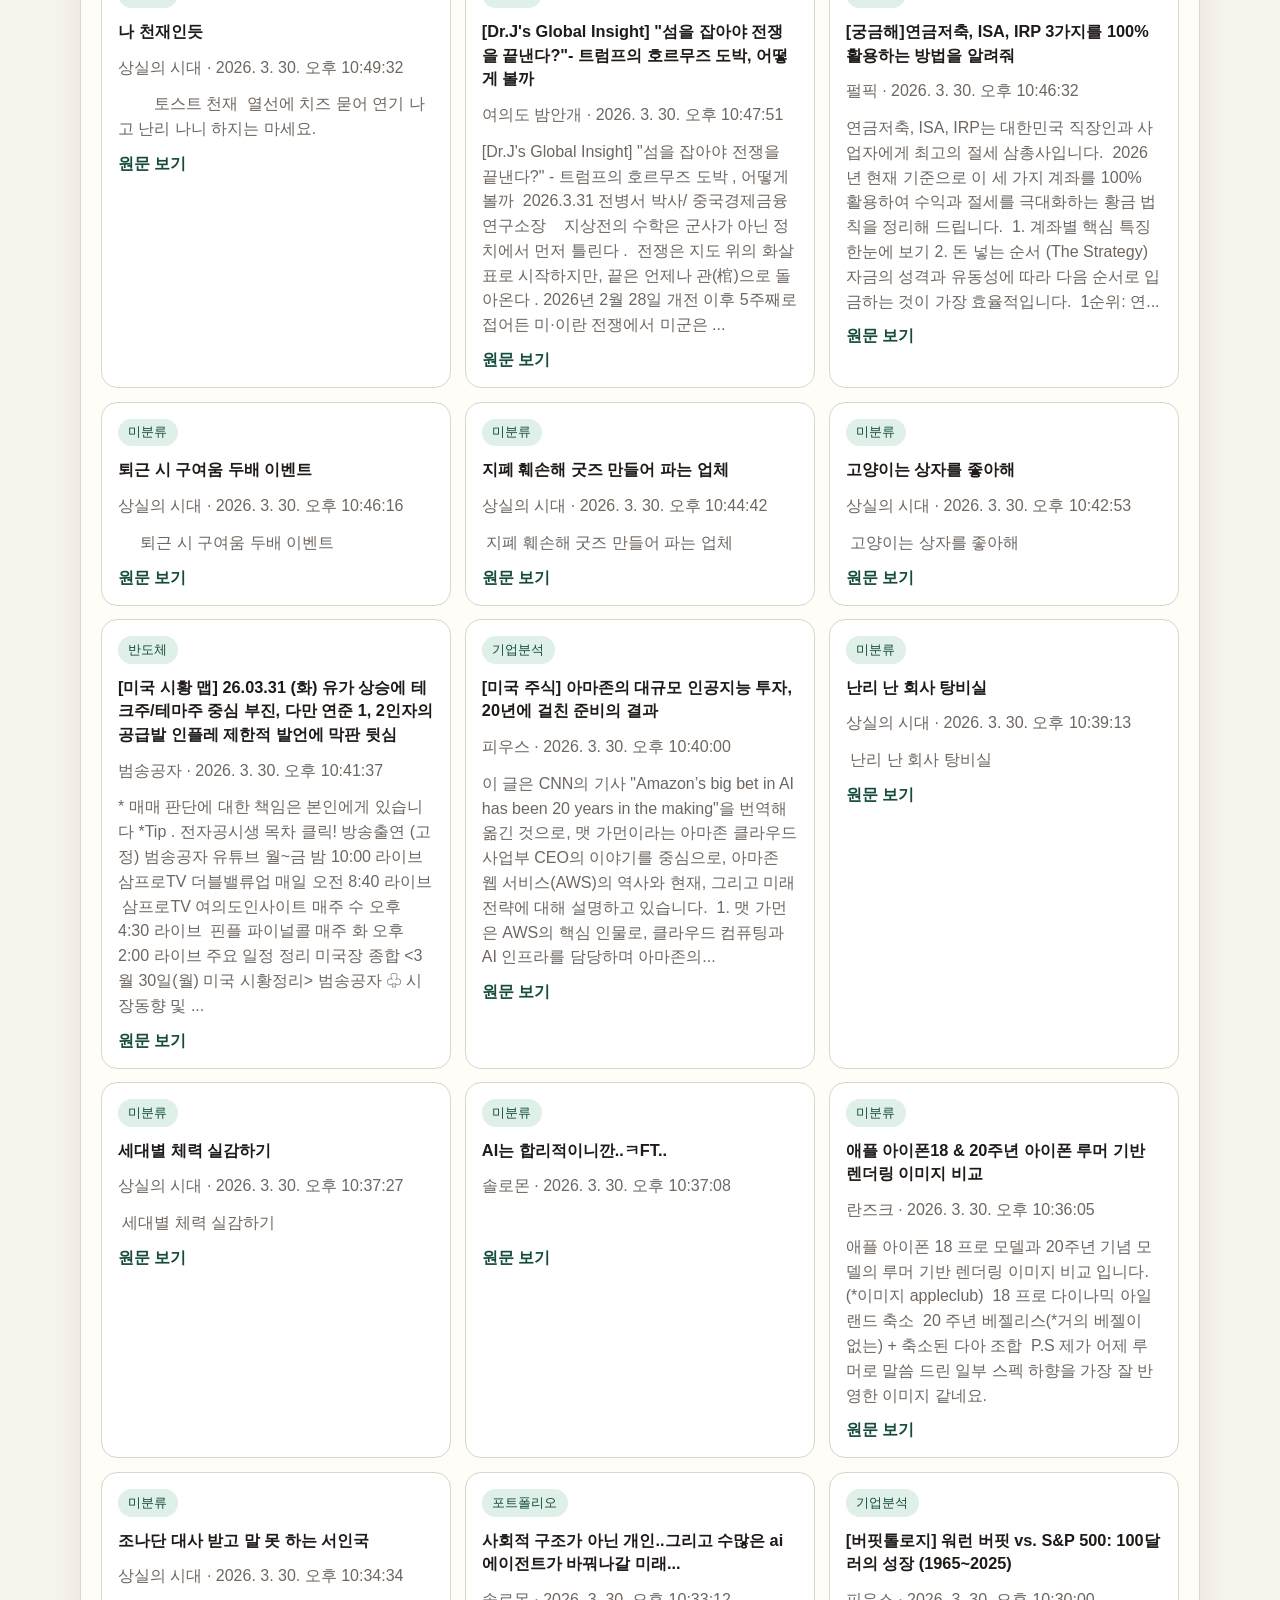
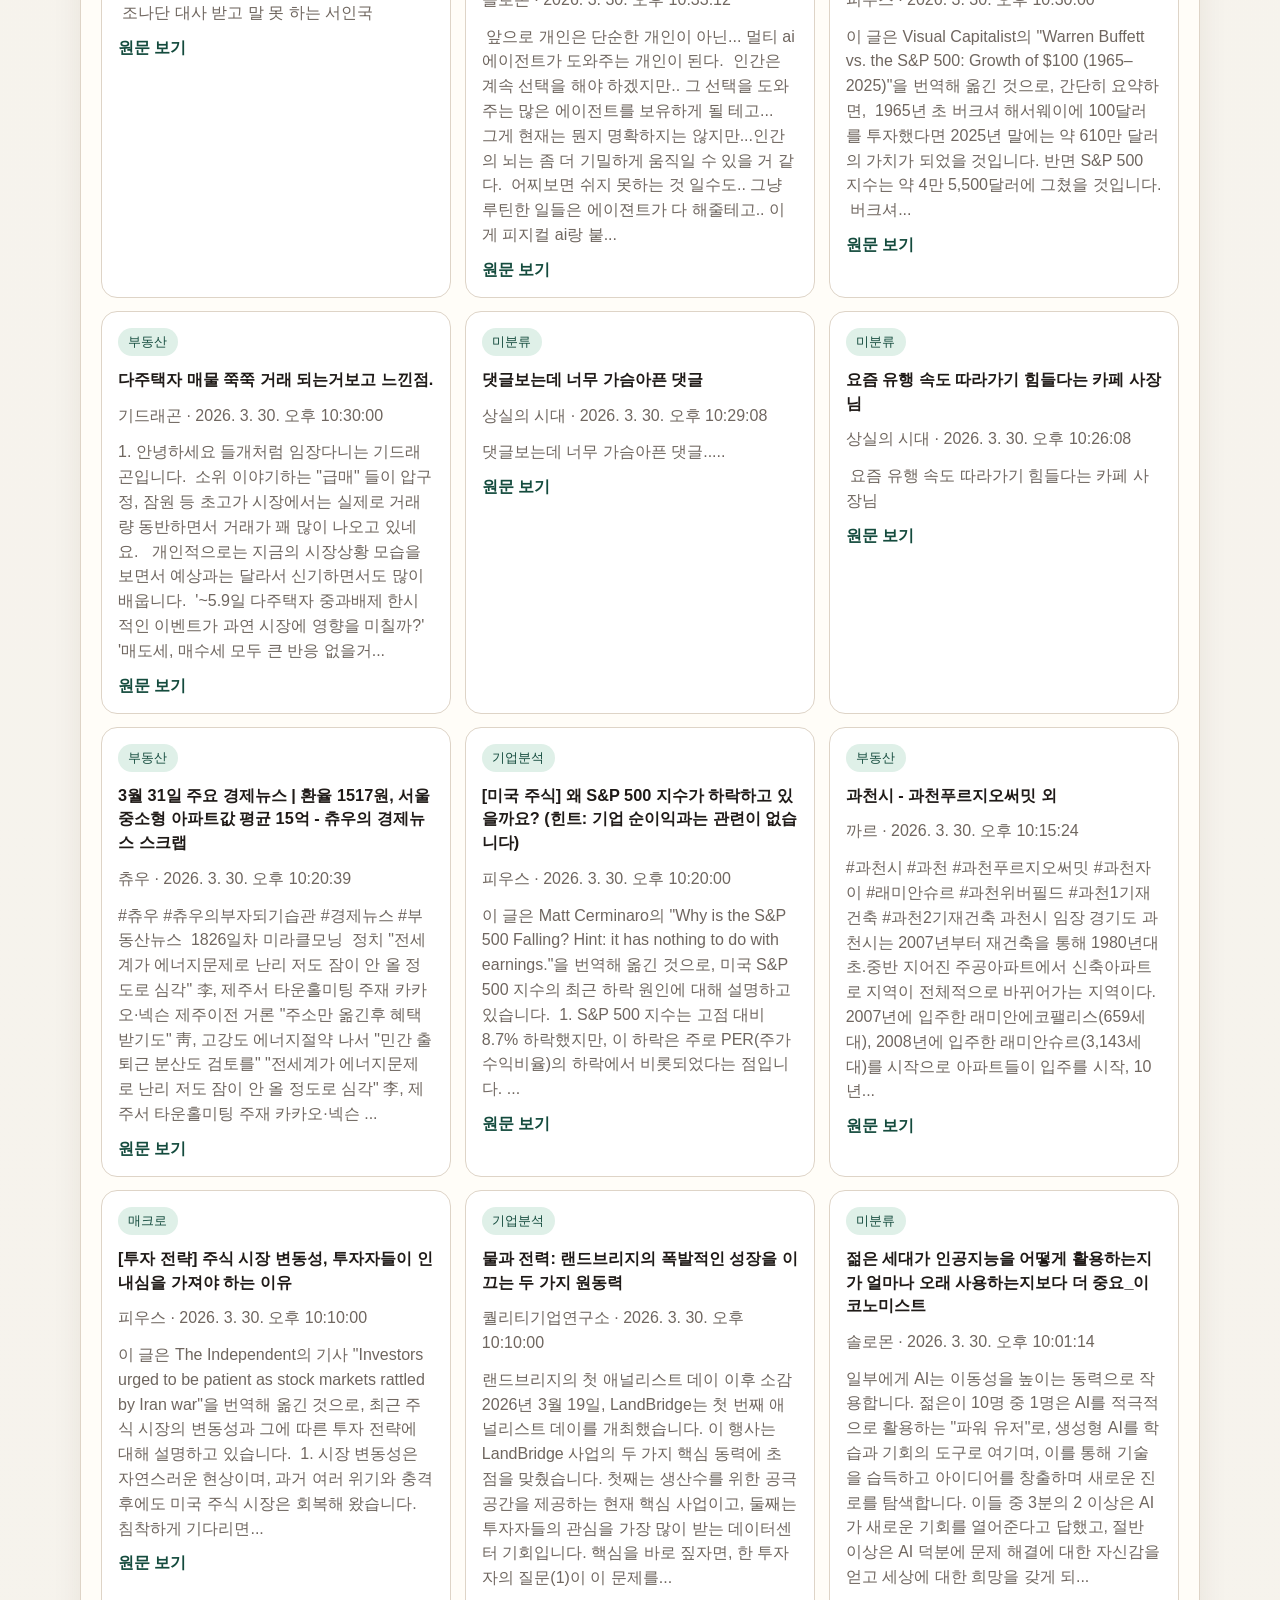
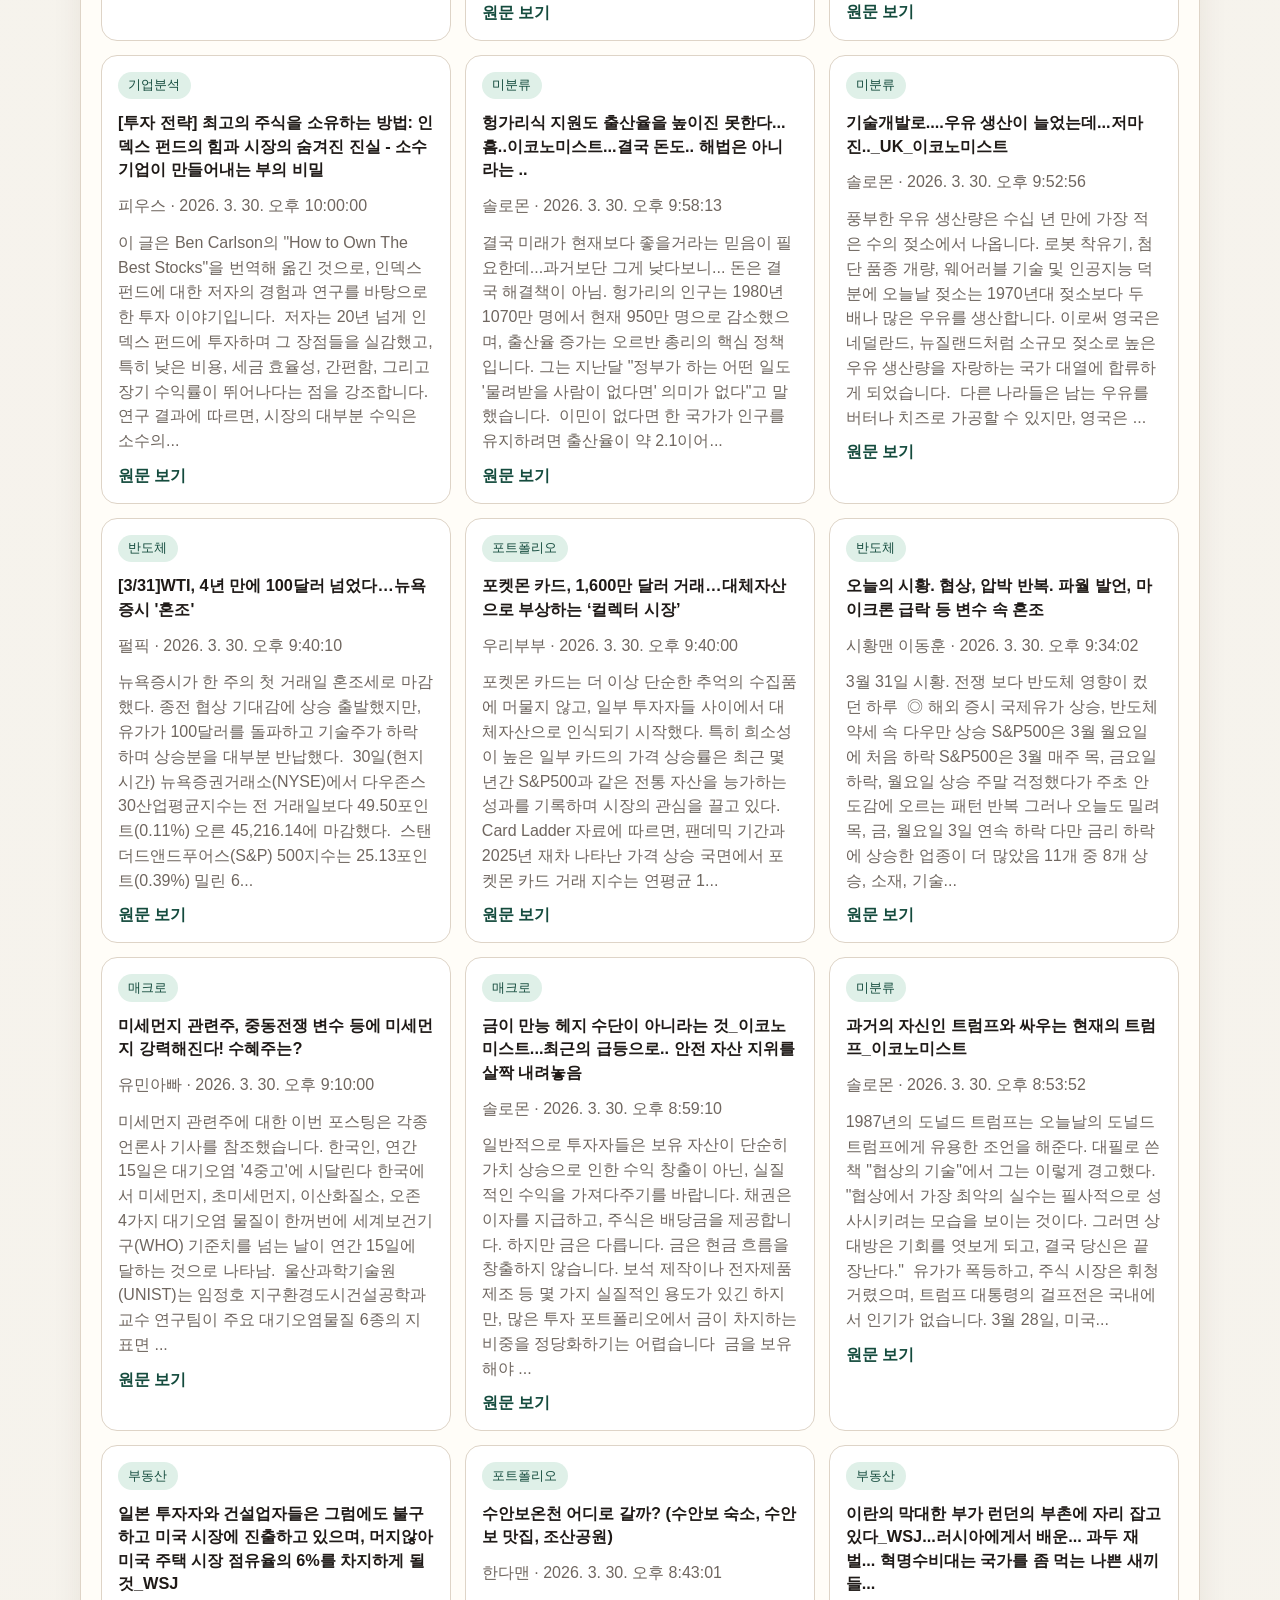
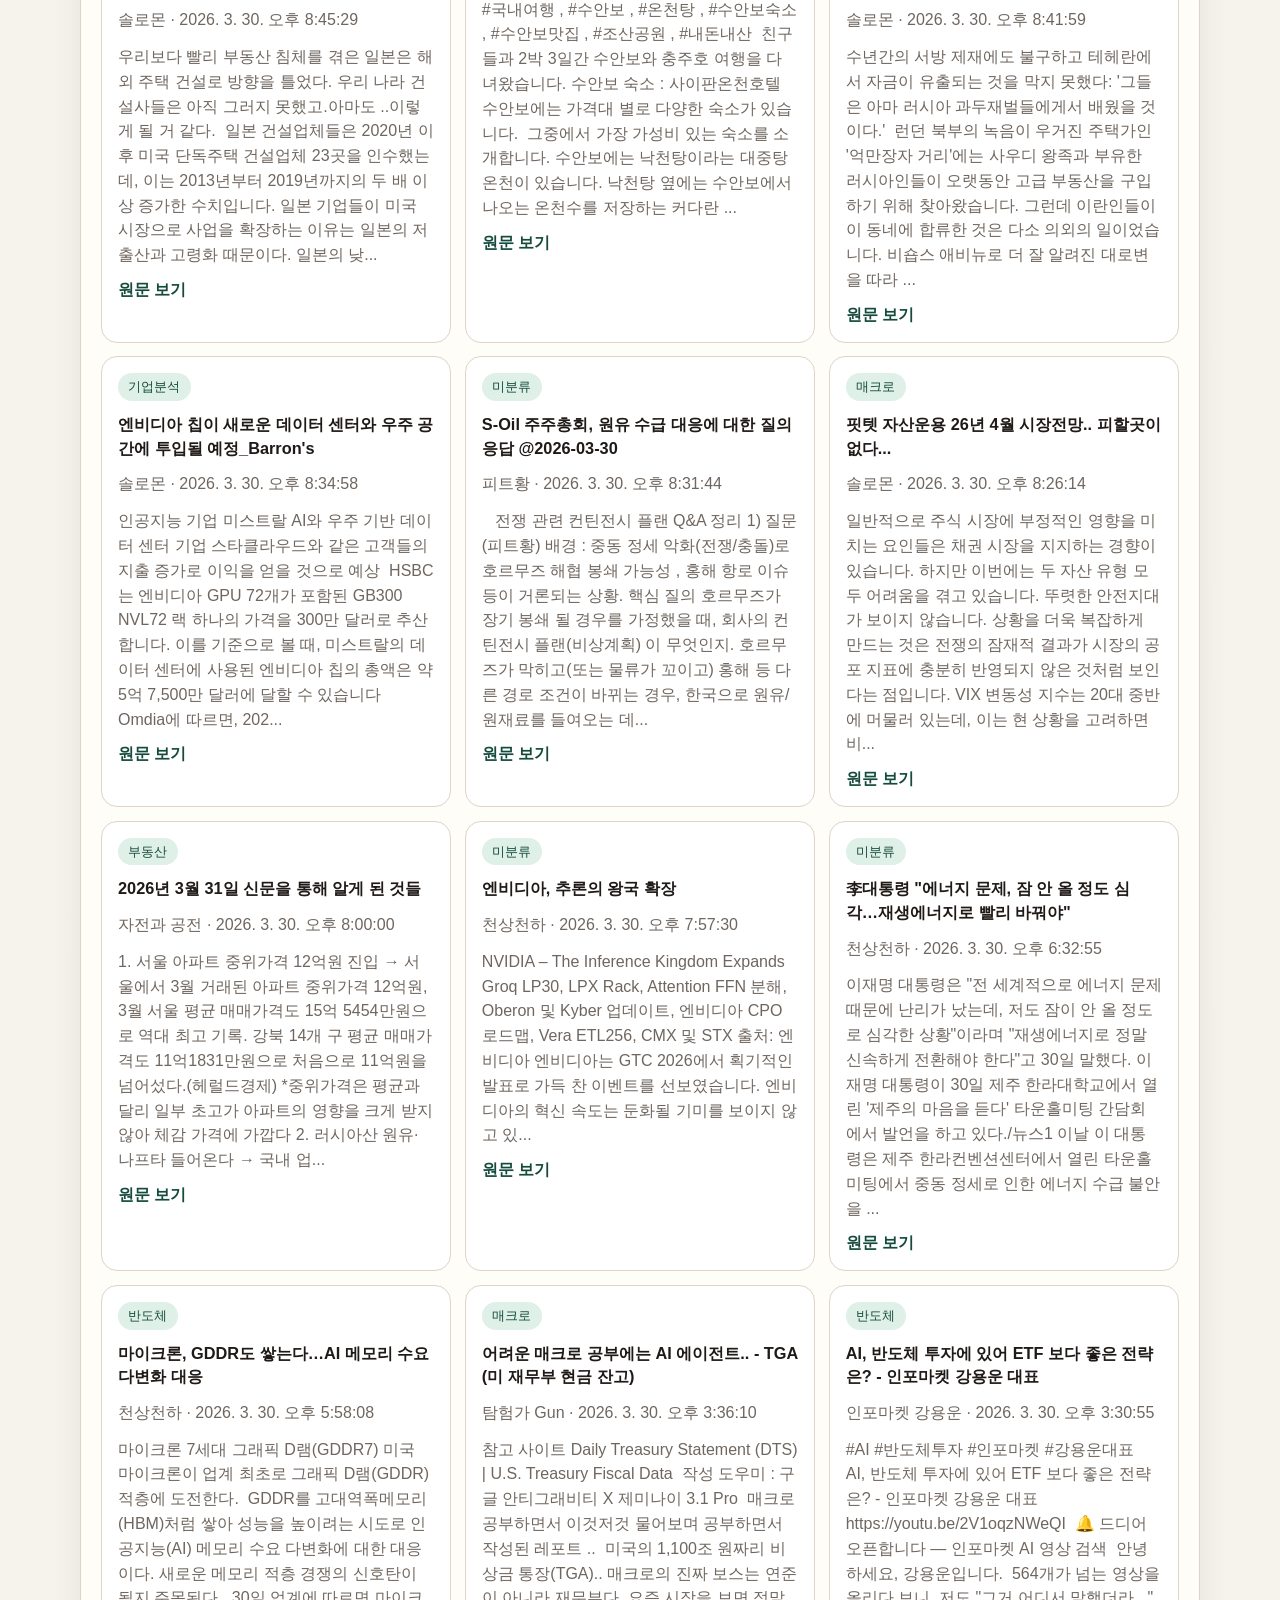
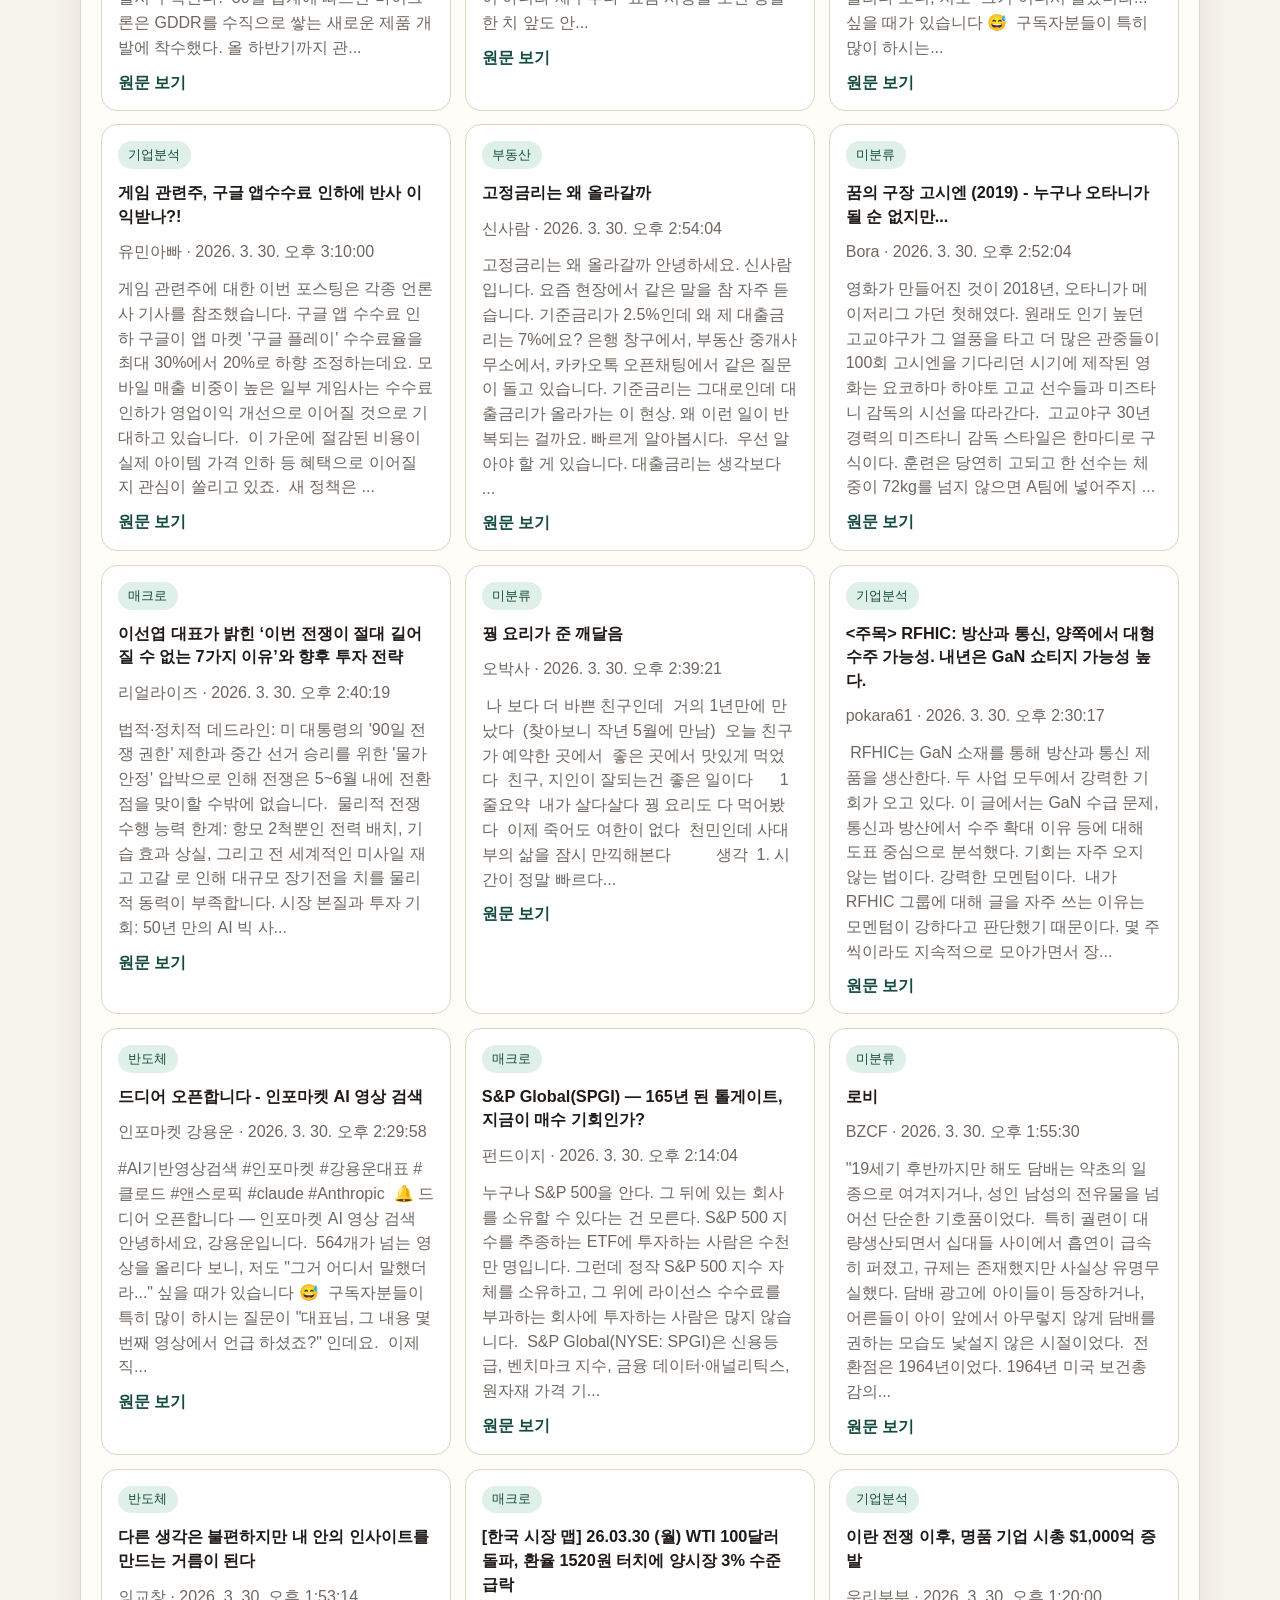
==== commit 1e111a73: "Add DC semiconductor gallery page" ====
--- a/docs/index.html
+++ b/docs/index.html
@@ -12,6 +12,9 @@
       <p class="eyebrow">Naver Blog Tracker</p>
       <h1>블로그 브리핑 대시보드</h1>
       <p class="subtitle">우선 블로거와 전체 새 글을 한 번에 확인하는 정적 페이지입니다.</p>
+      <p class="hero-links">
+        <a href="./semiconductor-gallery.html">디시 반도체산업갤러리 링크 페이지 보기</a>
+      </p>
       <div class="stats" id="stats"></div>
     </section>
 
--- a/docs/styles.css
+++ b/docs/styles.css
@@ -56,6 +56,16 @@
   max-width: 52rem;
 }
 
+.hero-links {
+  margin: 1rem 0 0;
+}
+
+.hero-links a {
+  color: var(--accent);
+  font-weight: 700;
+  text-decoration: none;
+}
+
 .stats {
   display: grid;
   grid-template-columns: repeat(auto-fit, minmax(150px, 1fr));
